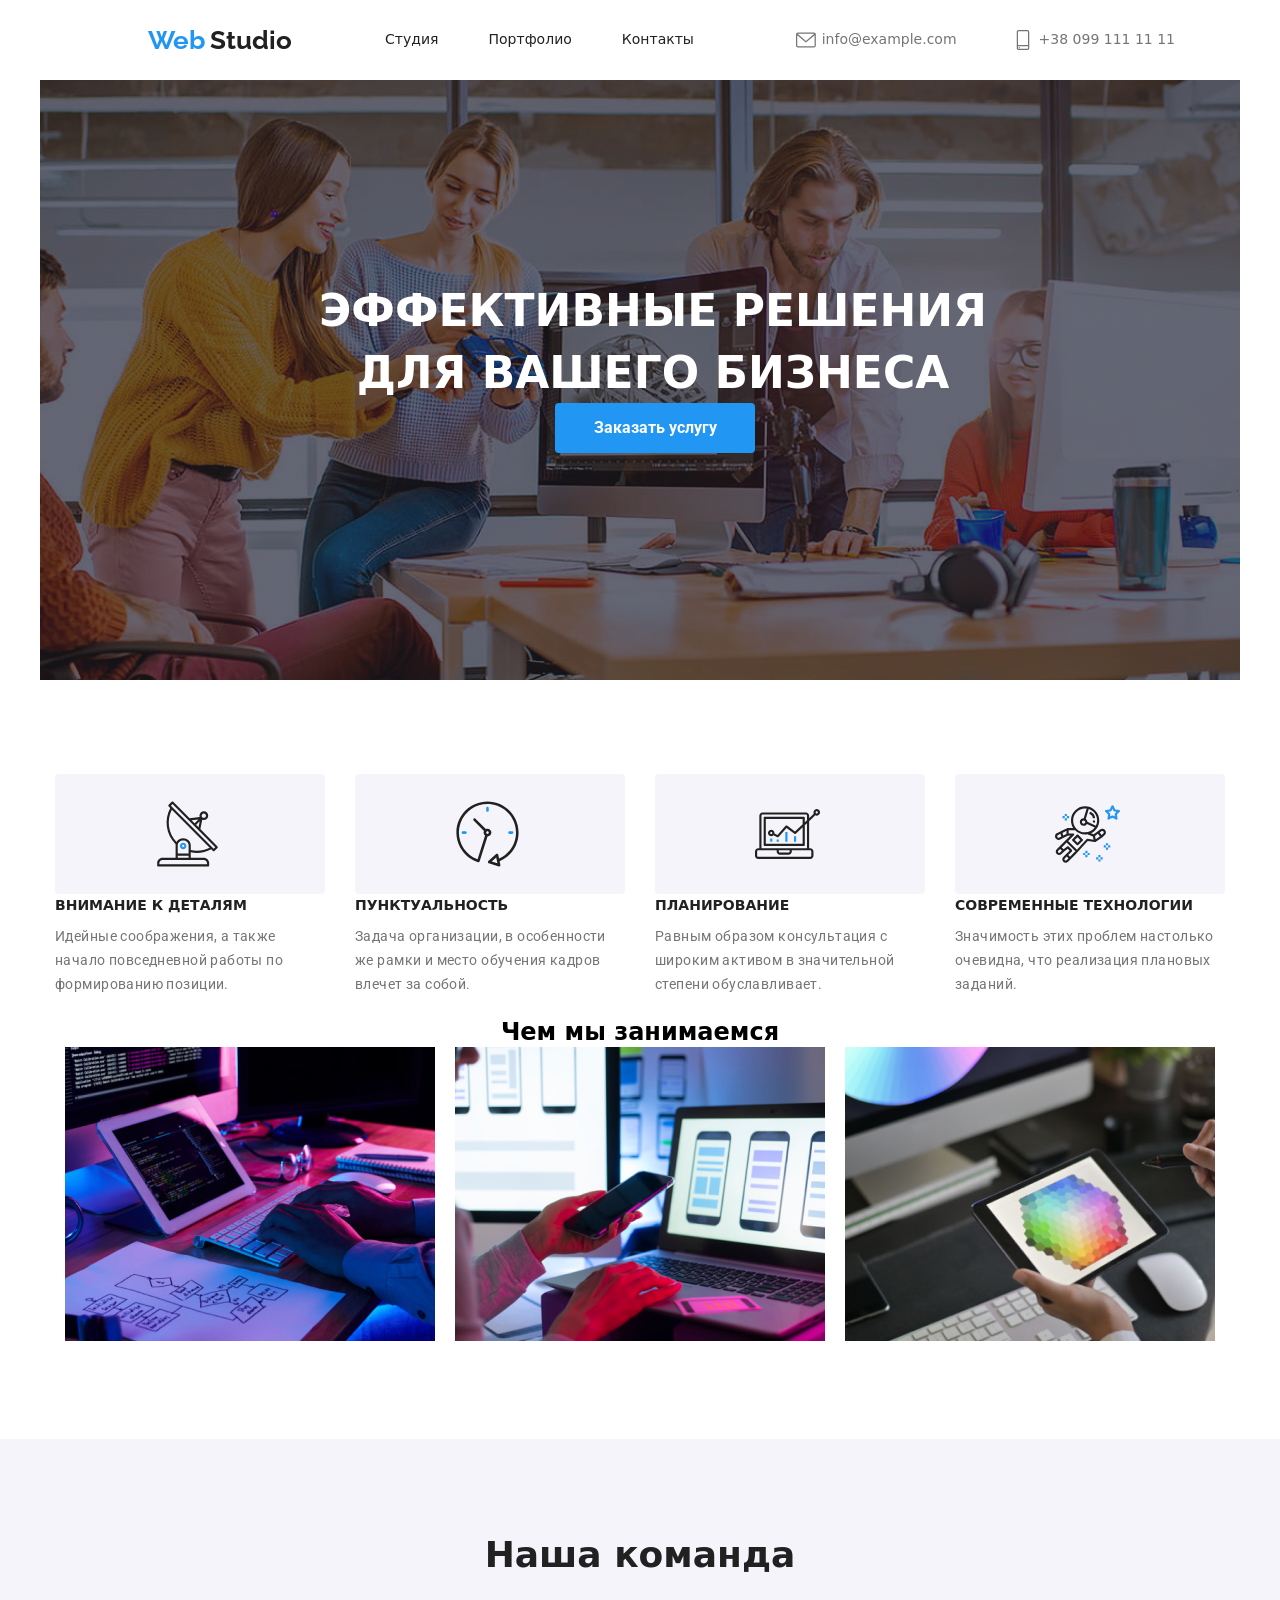
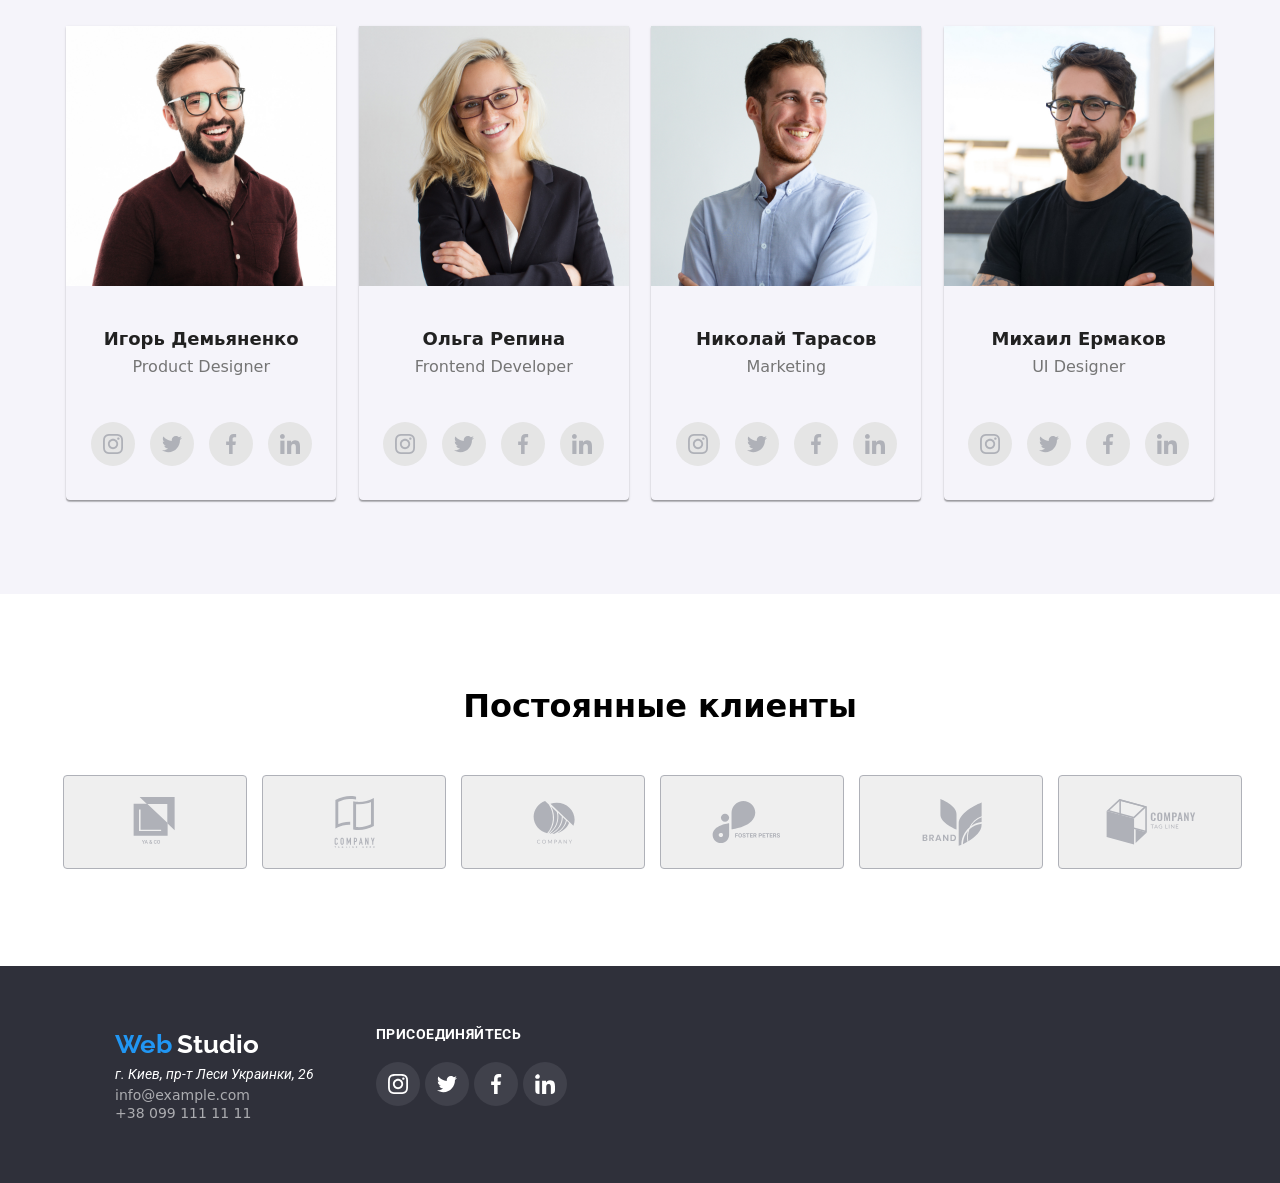
==== index.html @ df604b85 "j" ====
<!DOCTYPE html>
<html lang="ru">

<link rel="stylesheet" href="./main.css">


<head>
    <meta charset="UTF-8">
    <meta name="viewport" content="width=device-width, initial-scale=1.0">
    <title>Document</title>
    <link rel="preconnect" href="https://fonts.gstatic.com">

    <link href="https://fonts.googleapis.com/css2?family=Raleway:wght@700&family=Roboto:wght@400;500;700&display=swap"
        rel="stylesheet" />

    <link rel="stylesheet" href="https://cdnjs.cloudflare.com/ajax/libs/modern-normalize/1.0.0/modern-normalize.min.css"
        integrity="sha512-ISS7cAi1PEhQ8jnbJpJZMd29NlhNj4AWYyLOSp2CE/CsHxTCu+r+t0D2yoJudVrd0/8fTVPUVDzY5Tvli75u/g=="
        crossorigin="anonymous" />
</head>

<body>

    <header>

        <nav>
            <div class="container">
                <div class="site-nav list">
                    <a href=""> <span class="logo-start">Web</span> <span class="logo"> Studio</span></a>

                    <div class="navi-bar"><a href="" class="link">Студия</a></div>
                    <div class="navi-bar"><a href="./portfolio.html" class="link">Портфолио</a></div>
                    <div class="navi-bar"><a href="" class="link">Контакты</a></div>

                    <div class="mobi-mail">
                        <button class="tel-button"><svg class="button-smart">
                                <use href="./imege/symbol-defs.svg#icon-envelope"></use>
                            </svg></button>

                        <div class="last-items"><a class="items" href="mailto:">info@example.com</a></div>


                        <button class="tel-button"><svg class="button-smart">
                                <use href="./imege/symbol-defs.svg#icon-smartphone"></use>
                            </svg></button>
                        <div class="last-items"><a class="items" href="tel:+"> +38 099 111 11 11</a></div>
                    </div>
                </div>
            </div>
        </nav>

    </header>

    <main>
        <div class="container text">
            <section class="overlay">

                <h1 class="hiro-title">
                    ЭФФЕКТИВНЫЕ РЕШЕНИЯ ДЛЯ ВАШЕГО БИЗНЕСА
                </h1>
                <div class="main-hiro ">
                    <button class="button-primery">Заказать услугу </button>
                </div>
            </section>
        </div>


        <section>
            <div class="container">
                <ul class="main-paragraph">
                    <li><a href=""><svg class="rectangle ">
                                <use x="100" y="25" width="65" height="70"
                                    href="./imege/symbol-defs.svg#icon-antenna-1"></use>
                            </svg></a>

                        <h2>ВНИМАНИЕ К ДЕТАЛЯМ </h2>

                        <p width="270" height="75" class="paragraph">
                            Идейные соображения, а также начало повседневной работы по формированию позиции.
                        </p>

                    </li>
                    <li><a href=""><svg class="rectangle ">
                                <use x="100" y="25" width="65" height="70" href="./imege/symbol-defs.svg#icon-clock-1">
                                </use>
                            </svg></a>
                        <h2>
                            ПУНКТУАЛЬНОСТЬ
                        </h2>

                        <p width="270" height="75" class="paragraph">
                            Задача организации, в особенности же рамки и место обучения кадров влечет за собой.
                        </p>
                    </li>

                    <li><a href=""><svg class="rectangle ">
                                <use x="100" y="25" width="65" height="70"
                                    href="./imege/symbol-defs.svg#icon-diagram-1"></use>
                            </svg></a>
                        <h2>
                            ПЛАНИРОВАНИЕ
                        </h2>


                        <p width="270" height="75" class="paragraph">
                            Равным образом консультация с широким активом в значительной степени обуславливает.
                        </p>
                    </li>

                    <li><a href=""><svg class="rectangle ">
                                <use x="100" y="25" width="65" height="70"
                                    href="./imege/symbol-defs.svg#icon-astronaut-1"></use>
                            </svg></a>
                        <h2>
                            СОВРЕМЕННЫЕ ТЕХНОЛОГИИ
                        </h2>


                        <p width="270" height="75" class=" paragraph">
                            Значимость этих проблем настолько очевидна, что реализация плановых заданий.
                        </p>
                    </li>
                </ul>
            </div>
        </section>
        <section>

            <h1 class="lessons">Чем мы занимаемся</h1>
            <div class="container">
                <ul class="affair">
                    <li class="comm"><img src="./imege/Чем_мы_занимаемся_1.png" width="370" height="294" alt=""></li>
                    <li class="comm"><img src="./imege/Чем_мы_занимаемся_2.png" width="370" height="294" alt=""></li>
                    <li class="comm"><img src="./imege/Чем_мы_занимаемся_3.png" width="370" height="294" alt=""></li>
                </ul>
            </div>

        </section>
    </main>
    <section class=" main-boxi">
        <div class="container">
            <h1 class="boxi">
                Наша команда
            </h1>
            <ul class="main-team">
                <li class="main-style">

                    <img src="./imege/Игорь_Демьяненко_1.jpg" width="270" height="260" alt="">
                    <div class="rov">
                        <h3>Игорь Демьяненко</h3>
                        <p class=" team">Product Designer</p>
                    </div>
                    <div class="it-smart">
                        <button class="button"><svg class="button-smart">
                                <use class="wmg" href="./imege/symbol-defs.svg#icon-instagram-2"></use>
                            </svg></button>

                        <button class="button"><svg class="button-smart">
                                <use href="./imege/symbol-defs.svg#icon-twitter-2"></use>
                            </svg></button>

                        <button class="button"><svg class="button-smart">
                                <use href="./imege/symbol-defs.svg#icon-facebook-2"></use>
                            </svg></button>

                        <button class="button"><svg class="button-smart">
                                <use href="./imege/symbol-defs.svg#icon-linkedin-2"></use>
                            </svg></button>
                    </div>

                </li>
                <li class="main-style">
                    <img src="./imege/Ольга_Репина_2.jpg" width="270" height="260" alt="">
                    <div class="rov">
                        <h3>Ольга Репина</h3>
                        <p class=" team">Frontend Developer</p>
                    </div>
                    <div class="it-smart">
                        <button class="button"><svg class="button-smart">
                                <use href="./imege/symbol-defs.svg#icon-instagram-2"></use>
                            </svg></button>

                        <button class="button"><svg class="button-smart">
                                <use href="./imege/symbol-defs.svg#icon-twitter-2"></use>
                            </svg></button>

                        <button class="button"><svg class="button-smart">
                                <use href="./imege/symbol-defs.svg#icon-facebook-2"></use>
                            </svg></button>

                        <button class="button"><svg class="button-smart">
                                <use href="./imege/symbol-defs.svg#icon-linkedin-2"></use>
                            </svg></button>
                    </div>
                </li>
                <li class="main-style">
                    <img src="./imege/Николай_Тарасов_3.jpg" width="270" height="260" alt="">
                    <div class="rov">
                        <h3>Николай Тарасов</h3>
                        <p class=" team">Marketing</p>
                    </div>
                    <div class="it-smart">
                        <button class="button"><svg class="button-smart">
                                <use href="./imege/symbol-defs.svg#icon-instagram-2"></use>
                            </svg></button>

                        <button class="button"><svg class="button-smart">
                                <use href="./imege/symbol-defs.svg#icon-twitter-2"></use>
                            </svg></button>

                        <button class="button"><svg class="button-smart">
                                <use href="./imege/symbol-defs.svg#icon-facebook-2"></use>
                            </svg></button>

                        <button class="button"><svg class="button-smart">
                                <use href="./imege/symbol-defs.svg#icon-linkedin-2"></use>
                            </svg></button>
                    </div>
                </li>
                <li class="main-style">
                    <img src="./imege/Михаил_Ермаков_4.jpg" width="270" height="260" alt="">
                    <div class="rov">
                        <h3>Михаил Ермаков</h3>
                        <p class=" team">UI Designer</p>
                    </div>
                    <div class="it-smart">
                        <button class="button"><svg class="button-smart">
                                <use href="./imege/symbol-defs.svg#icon-instagram-2"></use>
                            </svg></button>

                        <button class="button"><svg class="button-smart">
                                <use href="./imege/symbol-defs.svg#icon-twitter-2"></use>
                            </svg></button>

                        <button class="button"><svg class="button-smart">
                                <use href="./imege/symbol-defs.svg#icon-facebook-2"></use>
                            </svg></button>

                        <button class="button"><svg class="button-smart">
                                <use href="./imege/symbol-defs.svg#icon-linkedin-2"></use>
                            </svg></button>
                    </div>
                </li>
            </ul>
        </div>
    </section>
    <div class="container">
        <ul>
            <li class="clients">
                <h1>Постоянные клиенты</h1>
            </li>
        </ul>


        <ul class="my-lera">

            <li><button class="it-lera"><svg class="lera">
                        <use href="./imege/symbol-defs.svg#icon-Client-1">
                        </use>
                    </svg></button>
            </li>

            <li><button class="it-lera"><svg class="lera">
                        <use href="./imege/symbol-defs.svg#icon-Client-2"></use>
                    </svg></button>
            </li>

            <li><button class="it-lera"><svg class="lera">
                        <use href="./imege/symbol-defs.svg#icon-Client-3"></use>
                    </svg></button>
            </li>

            <li><button class="it-lera"><svg class="lera">
                        <use href="./imege/symbol-defs.svg#icon-Client-4"></use>
                    </svg></button>
            </li>

            <li><button class="it-lera"><svg class="lera">
                        <use href="./imege/symbol-defs.svg#icon-Client-5"></use>
                    </svg></button></li>

            <li> <button class="it-lera"><svg class="lera">
                        <use href="./imege/symbol-defs.svg#icon-Client-6"></use>
                    </svg></button></li>
        </ul>
    </div>
    <section>
        <footer>
            <ul>
                <div class="container">
                    <div class="network">

                        <li>
                            <h1 class="net">ПРИСОЕДИНЯЙТЕСЬ</h1>

                            <button class="my-network"><svg class="button-social">
                                    <use href="./imege/symbol-defs.svg#icon-instagram-1"></use>
                                </svg></button>


                            <button class="my-network"> <svg class="button-social">
                                    <use href="./imege/symbol-defs.svg#icon-twitter-1"></use>
                                </svg></button>

                            <button class="my-network"><svg class="button-social">
                                    <use href="./imege/symbol-defs.svg#icon-facebook-1"></use>
                                </svg></button>

                            <button class="my-network"><svg class="button-social">
                                    <use href="./imege/symbol-defs.svg#icon-linkedin-1"></use>
                                </svg></button>
                    </div>
                    </li>
                    <ul class="mi-network">

                        <a href=""> <span class="logo-start">Web</span> <span class="logo-my"> Studio</span></a>


                        <li class="add">
                            <address>г. Киев, пр-т Леси Украинки, 26</address>
                        </li>
                        <li><a class="mail" href="mailto:">info@example.com</a></li>
                        <li> <a class="mobile" href="tel:+"> +38 099 111 11 11</a></li>
                    </ul>






            </ul>

        </footer>
    </section>
</body>

</html>
---- main.css ----
body{
  
    font-family: Roboto, sans-serif;}
    /*лого шапка logo*/
    .logo-start .logo {
    font-style: 400;
    font-weight: 700;
    font-size: 1.2;
    line-height: 31px;}
    .logo-start{
        color: #2196F3;
        width: 145px;
        height: 31px;
        left: 215px;
        top: 24px;
        
        font-family: Raleway;
        font-style:400;
        font-weight: 700;
        font-size: 26px;
        line-height: 1.4;}
    .logo{
        margin-right: 93px;
        color: #212121;
        width: 145px;
        height: 31px;
        left: 215px;
        top: 24px;
        
        font-family: Raleway;
        font-style: 400;
        font-weight: 700;
        font-size: 26px;
        line-height: 1.4;}

           
    
        .logo-my{
    
        color: #FFFFFF;
    
        width: 145px;
        height: 31px;
        left: 215px;
        top: 24px;
        
        font-family: Raleway;
        font-style: 400;
        font-weight: 700;
        font-size: 26px;
        line-height: 1.4;}
        /*список навигации link*/
        .site-nav{text-align: center;}
          /*КОМАНДЫ*/
    .container {
width: 1200px;
padding-left: 15px;
padding-right: 15px;
margin-left: auto;
margin-right: auto;
}

     .list{
         display: flex;
        margin: 0;
        padding: 0;
        list-style: none; 
    align-items: center;}

    .it-smart{padding-top: 16px;
        padding-bottom: 30px;
        justify-content: center;}

svg path {
fill:inherit;
stroke:inherit;
stroke-width:inherit;

}
       





  .button{
        cursor: pointer;background: #E5E5E5;
color:  #AFB1B8;
padding: 0;
margin-right: 10px;
border: none;
width: 44px; 
height: 44px;  
border-radius: 50%;}

.button:last-child{margin-right: 0px;}

.button:hover{color: #FFFFFF; background: #2196F3; }



.button-smart{fill: #afb1b8;
    
display: flex;
margin-left: auto;
margin-right: auto;
width: 20px;
height: 20px; 
fill: currentColor;}




.tel-button{border: none;background: #FFFFFF;}

.mobi-mail{
 display: flex;
 margin-left: auto;
}
             
        .last-nav{display: flex; }

        .navi-bar{margin-right: 50px;
            display: flex;}
            .navi:last-child{margin: 0px;}
        .link {
            display: flex;
             display: block;
            padding-top: 32px;
            padding-bottom: 32px;
            text-decoration: none;

            color: #212121;
            font-style: 400;
            font-weight: 500;
            font-size: 14px;
            line-height: 1.14;}
               
        .link:hover{
            color: #2196F3;
            font-style: 400;
            font-weight: 500;
            font-size: 14px;
            line-height: 1.14;}
            
         /* Эффективные решения для вашего бизнеса */
    
        .main-hiro{text-align: center;vertical-align:middle}
        

            .text{background: #2F303A;
            background-image:linear-gradient(to bottom, rgba(47, 48, 58, 0.4), rgba(47, 48, 58, 0.4)), url(./imege/Img_Overlay.png);
            background-position: center;;}
            .overlay {justify-content: center;
             width: 1600px;
            height: 600px;
            padding-top: 200px;
         
        }

        

        .hiro-title{
        color: #FFFFFF;
        font-weight: 900;
        font-size: 44px;
        line-height: 1.4;
        text-align: center;
    margin-left: 250px;
        width: 696px;
        
       }

        /* Внимание к деталям,Пунктуальность,Планирование,Современные технологии*/
        h2{
            color: #212121;
            font-style: normal;
            font-weight: 700;
            font-size: 14px;
            line-height: 1.14;}

            .rectangle{width: 270px;height: 120px;
                background: #F5F4FA;
                border-radius: 4px;
                margin-right: 30px;
            }
            .rectangle:nth-last-child{margin-right: 0px;}

            .main-paragraph{display: flex;
           
            text-align:left;
            padding-top: 94px;
            padding-left: 0px;
            ;margin-bottom: 30px;
        }
    
            .paragraph {
width: 270px;height: 75px;

             padding-top: 10px;
            font-family: Roboto;
font-style: normal;
font-weight: normal;
font-size: 14px;
line-height: 24px;
          

letter-spacing: 0.03em;

color: #757575;  }
    /* Чем мы занимаемся, Наша команда */

    .lessons{text-align: center;}
    .affair{
    display: flex;
     padding-left: 0px;
     padding-bottom: 94px; 
    }
    .comm{margin-left: auto;
    margin-right: auto;}

    /* Наша команда имена */
  .rov{padding:30px ;}
.main-style {
  text-align: center;
  margin-left: auto;
  margin-right: auto;
  box-shadow: 0px 1px 3px rgba(0, 0, 0, 0.12), 0px 1px 1px rgba(0, 0, 0, 0.14), 0px 2px 1px rgba(0, 0, 0, 0.2);
  border-radius: 0px 0px 4px 4px;
}
.main-boxi {background: #F5F4FA;
 margin-bottom: 94px;
}


.main-team {
display: flex;
padding-left: 0px;
padding-bottom: 94px;

}

.boxi {padding-top: 94px;
 padding-bottom: 50px;
  font-weight: 264px;
  font-size: 42px;
  display: flex;
  color: #212121;
  font-weight: 700;
  font-size: 36px;
  line-height: 1.2;
  justify-content: center;}

    h3{
    color: #212121;
    
    font-style: 400;
    font-weight: 500;
    font-size: 16px;
    line-height: 19px;}
    
    .team{
        font-style: 400;
        font-weight: 400;
        font-size: 16px;
        line-height: 1.2;
        color: #757575;}
    
    /*мобильный,мыло*/
    .main-nav{
        display: flex;
        text-align: center;}
   

   
    .items:hover{
        
        color: #2196F3;
        font-style: 400;
        font-weight: 500;
        font-size: 14px;
        line-height: 1.14;}
    .items{
        display: block;
        padding-top: 32px;
        padding-bottom: 32px;
        margin-right: 50px;

        color: #757575;
        font-style: 400;
        font-weight: 500;
        font-size: 14px;
        line-height: 1.14;}

        
    
    .mobile, .mail{
       padding-top: 9px;
    color: rgba(255, 255, 255, 0.6);
    font-style: 400;
    font-weight: 400;
    font-size: 14px;
    line-height: 1.7
    text-decoration none; }
    
    /* Все,Веб-сайты,Приложения,Дизайн,Маркетинг*/

        /* заголовки проектов */
        
            h3{
            font-style: 400;
            font-weight: 700;
            font-size: 18px;
            line-height: 2;
            color: #212121;}
            
          
        
.my-network{   
    padding-left: 12px;

    margin-right: 0px;
    margin-left: 0px;
     
     border: none;
    width: 44px; 
    height: 44px; 
     justify-content: center;
border-radius: 50%;
background: #40414b;}



.button-social{
    text-decoration: none;
   
     
        border: none; 
        display: flex;
        color:#FFFFFF;

        height: 20px;
        width: 20px;
    
    border-radius: 4px;}

.network{display: flex;
    text-decoration: none;
     align-items: center;
     padding-left: 301px;
     position: absolute;}

.it-network{margin-bottom: 72px;}

.net{font-family: Roboto;
font-style: normal;
font-weight: bold;
font-size: 14px;
line-height: 16px;
letter-spacing: 0.03em;
text-transform: uppercase;
padding-bottom: 20px;
color: #FFFFFF;
padding-top: 60px;}

.it-neti{margin-top: 93px;}

.my-network:hover{background: #2196F3;}
.mi-network{padding-top: 60px;
    padding-bottom: 60px;
}
.clients{text-align: center;
  
    padding-bottom: 50px;}

.my-lera{ display: flex;
     margin-left: auto;
margin-right: auto;
justify-content: center;
padding-bottom: 94px;
color: lawngreen;}

.it-lera{margin-right: 15px;
border: 1px solid #AFB1B8;
box-sizing: border-box;
border-radius: 4px;
border-radius: 4px; 
color: khaki;}

.it-lera:hover{background: #E5E5E5; color: #2196F3;;
    border: 1px solid #2196F3;}
.lera{
    fill: #AFB1B8;
height: 90px;
width: 170px;


justify-content: center;
display: flex; }
.lera:hover{fill: #2196F3;}

 .mast-last{justify-content: center; padding-left: 0px;
   display: inline-flex;
  display: flex;
   
  flex-wrap: wrap;}
      
 .mast-team {
     display: inline-flex;
     justify-content: center;
     padding-left: 0px;
      display: flex;
      flex-wrap: wrap;
   }

      .last-page img {
     width: 100%;}
    .mi-project{text-align-last: left;
    padding-left: 24px;padding-bottom: 20px;}

.last-page{margin-right: 30px;margin-bottom: 30px;
  justify-content: center;
width: 370px; border: 1px solid #EEEEEE;

box-shadow: 0px 1px 1px rgba(0, 0, 0, 0.12), 0px 4px 4px rgba(0, 0, 0, 0.06), 1px 4px 6px rgba(0, 0, 0, 0.16);}

.last-page:nth-child(3n + 3) {margin-right: 0px;}


.project {
  font-size: 16px;
  line-height: 1.9;
  color: #757575;}

        
                footer{background: #2F303A;}
                

                .background{background: #F5F4FA;}

                ul{list-style: none;}

                .my-address{padding-left: 0;}

                .add{font-family: Roboto;
                    font-style:400;
                    font-weight: 400;
                    font-size: 14px;
                    line-height: 24px;
                    
                    color: #FFFFFF;
                    }
                a {text-decoration: none;} 
                

    .site-nav{margin-left: 93px;}
    .bar{margin-left: auto;margin-right: auto;}
    .header>.container{align-items: center;}
    
    .container-navigation{margin-left: 280px;}
      
    .button-site:hover{ 
        color: #FFFFFF;}
  .button-site{
      
    font-family: Roboto;
    font-style: 400;
     font-weight: 500;
    font-size: 16px;
     line-height: 1.6;
    color: #212121;
     min-width: 73px;
     height: 38px;
      background: #2196F3;
      border-radius: 4px;border: 1px solid transparent;
    margin-left: 8px;}
    .button-primery:hover{color: #212121;}

   

.button-primery{ font-family: Roboto;
    font-style: 400;
     font-weight: 700;
    font-size: 16px;
     line-height: 1.8;
     color:#FFFFFF;
     margin-right: 400px;
     
     min-width: 200px;
     height: 50px;
      background: #2196F3
     ;border-radius: 4px;border: 1px solid transparent;}
     

.ul{margin-left: 0;
 margin-bottom: 0;
padding-left: 0; }
.p{margin-left: 0;margin-bottom: 0;
padding-left: 0;}
.h1,h2,h3{margin-left: 0;margin-bottom: 0;
padding-left: 0;}
a{text-decoration: none;}
*{margin:0;}
.a.span.button{margin: 0;}
.button{background-repeat: 0px;}
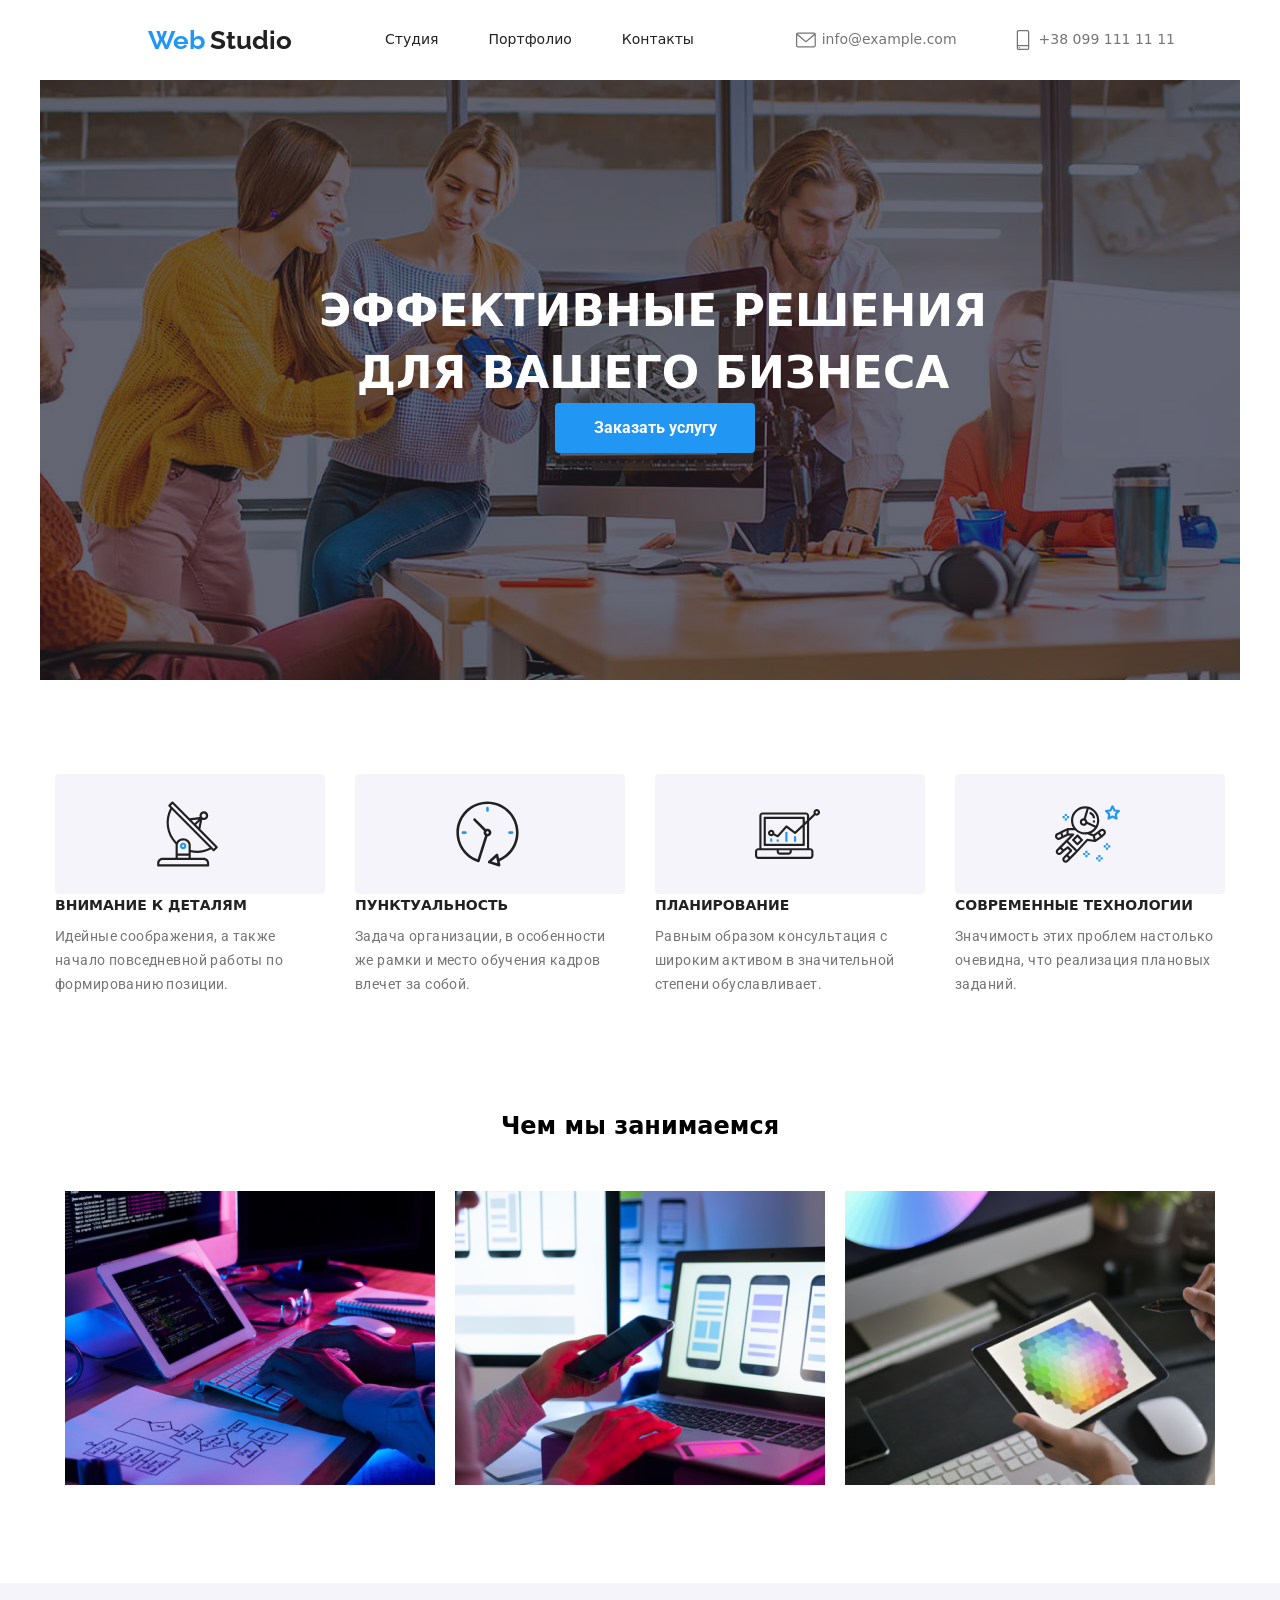
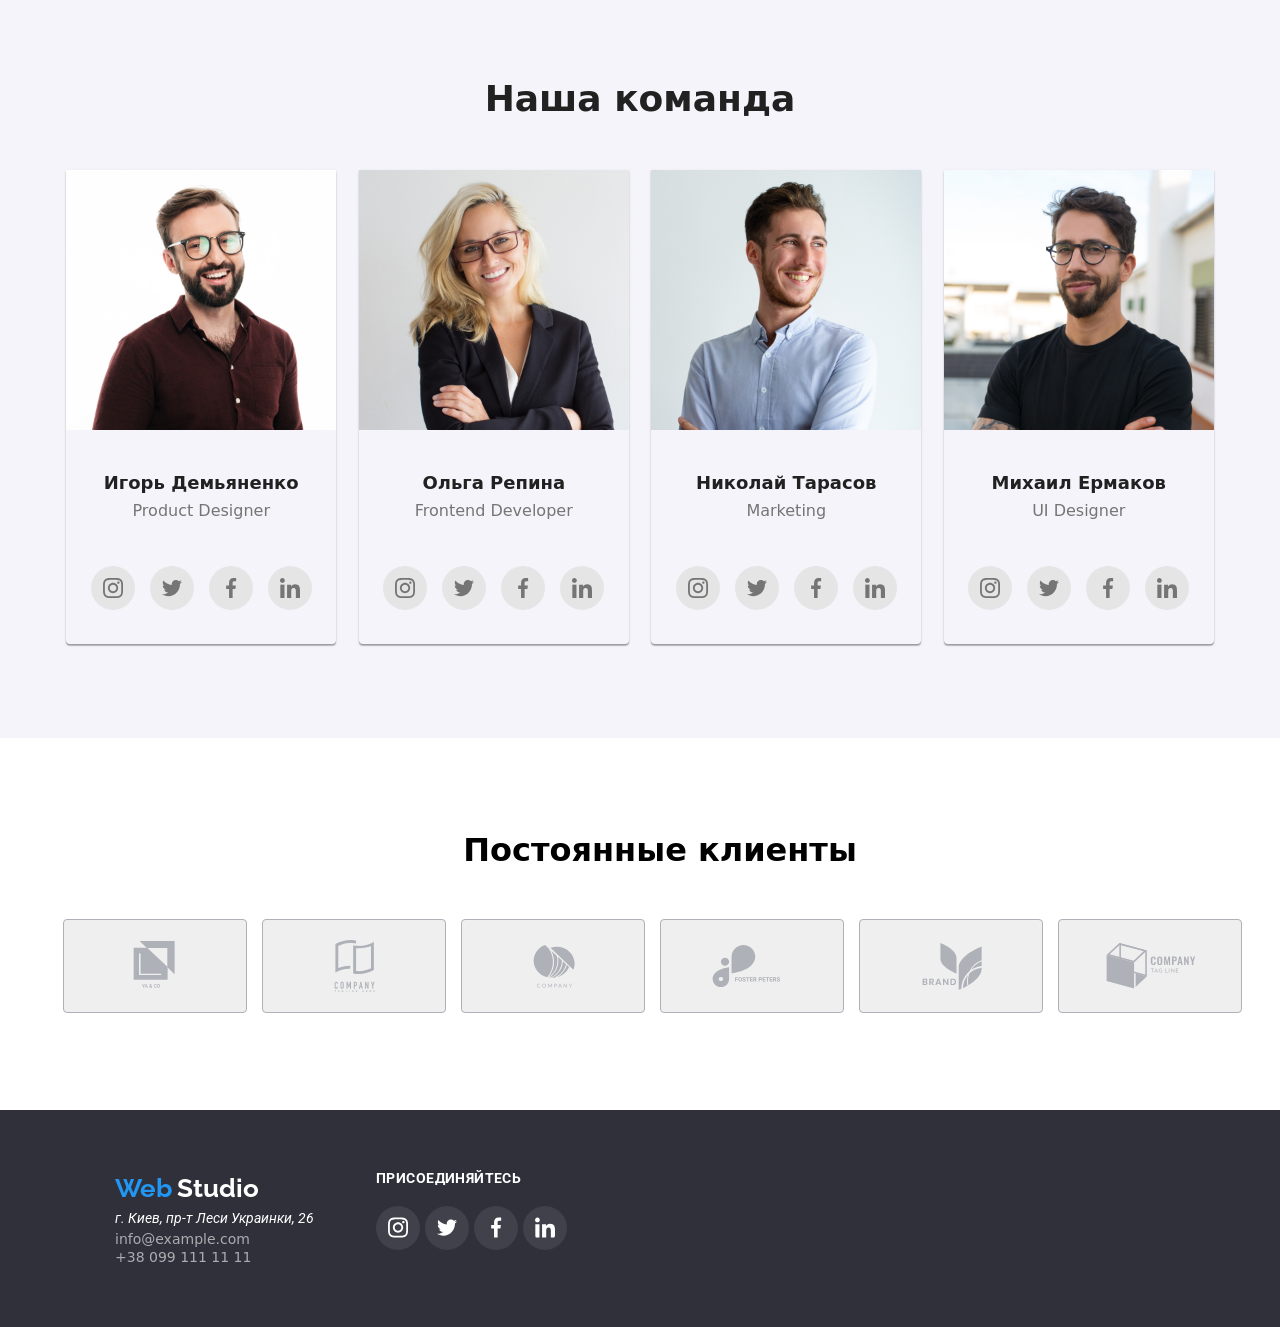
==== commit 823ce20c: "vvr" ====
--- a/index.html
+++ b/index.html
@@ -123,16 +123,17 @@
             </div>
         </section>
         <section>
-
+        <div class="container">
+        <div class="less" >
             <h1 class="lessons">Чем мы занимаемся</h1>
-            <div class="container">
+            
                 <ul class="affair">
                     <li class="comm"><img src="./imege/Чем_мы_занимаемся_1.png" width="370" height="294" alt=""></li>
                     <li class="comm"><img src="./imege/Чем_мы_занимаемся_2.png" width="370" height="294" alt=""></li>
                     <li class="comm"><img src="./imege/Чем_мы_занимаемся_3.png" width="370" height="294" alt=""></li>
                 </ul>
             </div>
-
+        </div>
         </section>
     </main>
     <section class=" main-boxi">
--- a/main.css
+++ b/main.css
@@ -51,6 +51,9 @@
         line-height: 1.4;}
         /*список навигации link*/
         .site-nav{text-align: center;}
+
+        hr{border: 1px solid #ECECEC;}
+
           /*КОМАНДЫ*/
     .container {
 width: 1200px;
@@ -79,12 +82,9 @@
 }
        
 
-
-
-
-
   .button{
-        cursor: pointer;background: #E5E5E5;
+cursor: pointer;
+background: #E5E5E5;
 color:  #AFB1B8;
 padding: 0;
 margin-right: 10px;
@@ -94,18 +94,20 @@
 border-radius: 50%;}
 
 .button:last-child{margin-right: 0px;}
-
-.button:hover{color: #FFFFFF; background: #2196F3; }
-
-
-
-.button-smart{fill: #afb1b8;
+.button:hover{background: #2196F3;}
+
+
+.button-smart:hover{fill: #2196F3;}
+
+.button-smart{color: #757575;
     
 display: flex;
 margin-left: auto;
 margin-right: auto;
 width: 20px;
 height: 20px; 
+
+
 fill: currentColor;}
 
 
@@ -209,8 +211,13 @@
 
 color: #757575;  }
     /* Чем мы занимаемся, Наша команда */
-
-    .lessons{text-align: center;}
+.less{padding-top: 94px;
+
+}
+
+
+    .lessons{text-align: center;
+    padding-bottom: 50px;}
     .affair{
     display: flex;
      padding-left: 0px;
@@ -236,11 +243,12 @@
 .main-team {
 display: flex;
 padding-left: 0px;
+
 padding-bottom: 94px;
-
 }
 
 .boxi {padding-top: 94px;
+    
  padding-bottom: 50px;
   font-weight: 264px;
   font-size: 42px;
@@ -339,7 +347,7 @@
         display: flex;
         color:#FFFFFF;
 
-        height: 20px;
+        height: 23px;
         width: 20px;
     
     border-radius: 4px;}
@@ -416,7 +424,7 @@
       .last-page img {
      width: 100%;}
     .mi-project{text-align-last: left;
-    padding-left: 24px;padding-bottom: 20px;}
+    padding: 24px 20px;}
 
 .last-page{margin-right: 30px;margin-bottom: 30px;
   justify-content: center;
@@ -457,12 +465,15 @@
     .bar{margin-left: auto;margin-right: auto;}
     .header>.container{align-items: center;}
     
-    .container-navigation{margin-left: 280px;}
+    .container-navigation{
+       margin-left: 566px;
+    padding-top: 93px;
+padding-bottom: 50px;}
       
     .button-site:hover{ 
-        color: #FFFFFF;}
+      color: #FFFFFF; background: #2196F3; }
   .button-site{
-      
+      background: #F5F4FA;
     font-family: Roboto;
     font-style: 400;
      font-weight: 500;
@@ -471,7 +482,7 @@
     color: #212121;
      min-width: 73px;
      height: 38px;
-      background: #2196F3;
+      
       border-radius: 4px;border: 1px solid transparent;
     margin-left: 8px;}
     .button-primery:hover{color: #212121;}
@@ -502,4 +513,4 @@
 a{text-decoration: none;}
 *{margin:0;}
 .a.span.button{margin: 0;}
-.button{background-repeat: 0px;}+.button{background-repeat: 0px;}.
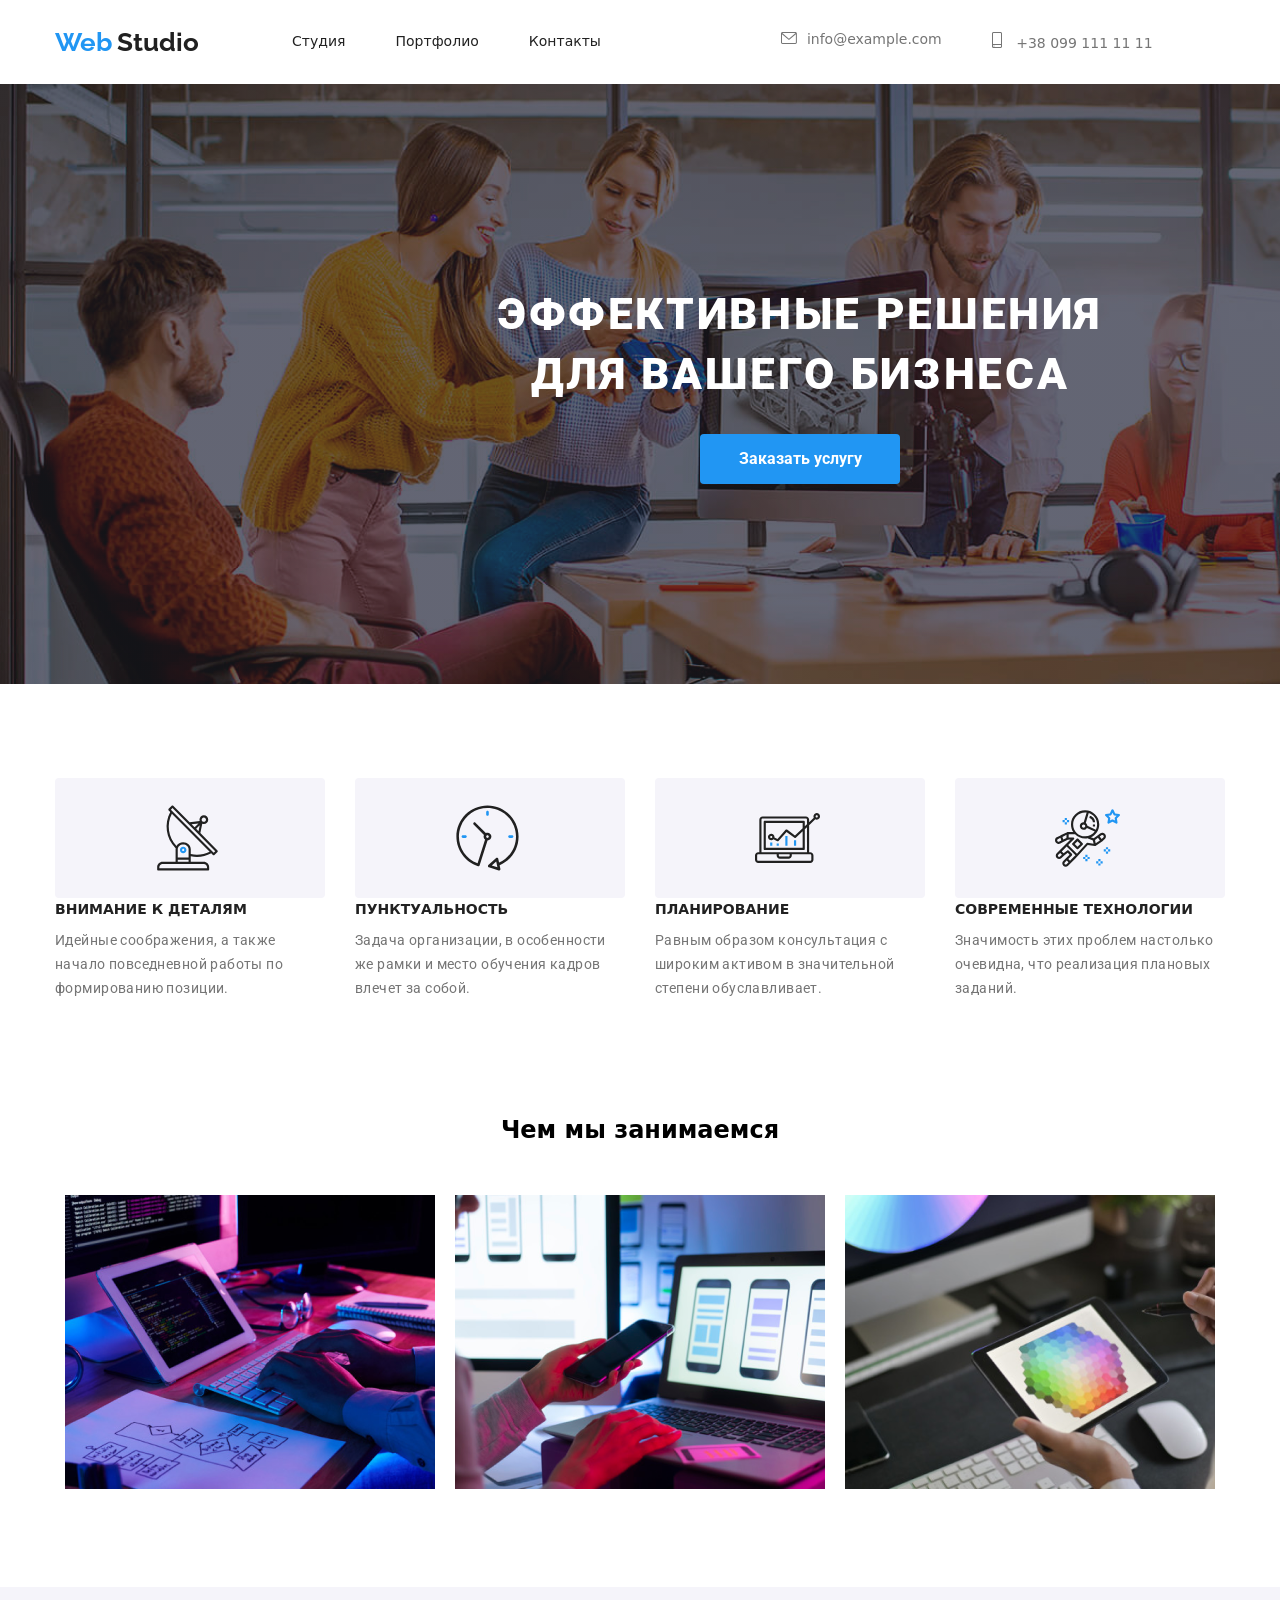
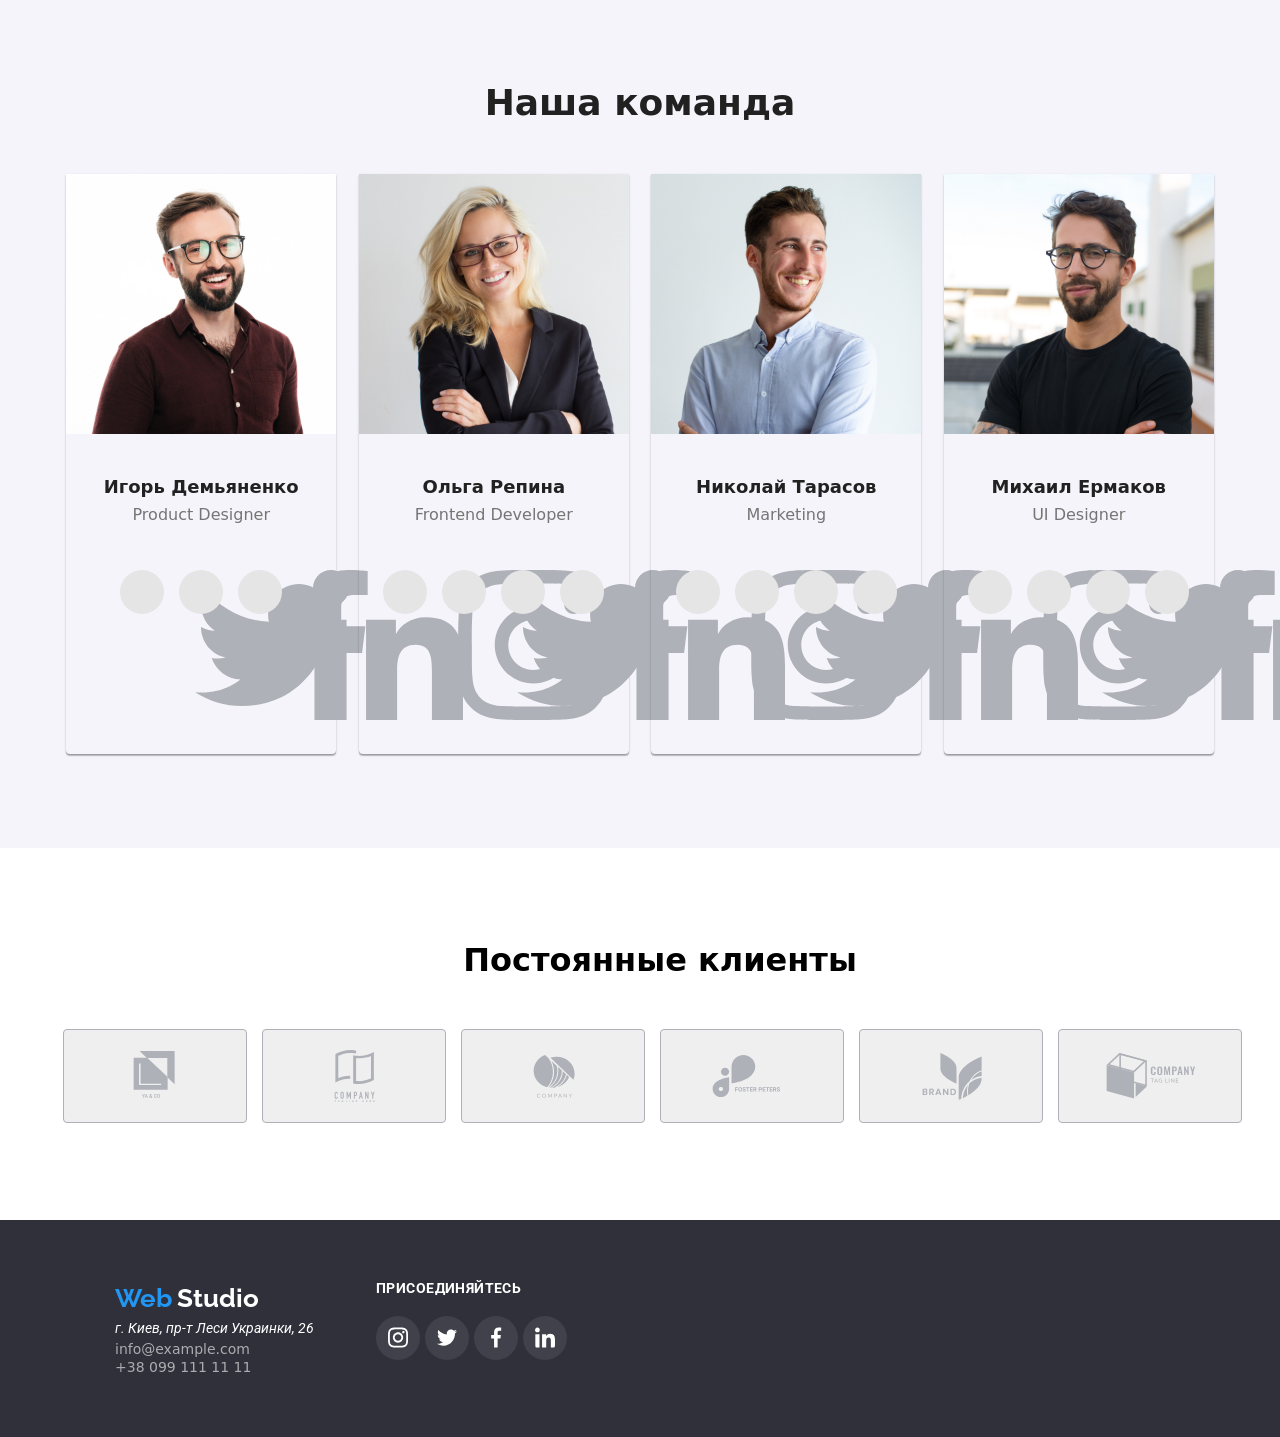
==== commit 4a9d362b: "dfbdf" ====
--- a/index.html
+++ b/index.html
@@ -21,37 +21,42 @@
 <body>
 
     <header>
-
+    
         <nav>
             <div class="container">
                 <div class="site-nav list">
                     <a href=""> <span class="logo-start">Web</span> <span class="logo"> Studio</span></a>
-
+    
                     <div class="navi-bar"><a href="" class="link">Студия</a></div>
                     <div class="navi-bar"><a href="./portfolio.html" class="link">Портфолио</a></div>
                     <div class="navi-bar"><a href="" class="link">Контакты</a></div>
-
-                    <div class="mobi-mail">
-                        <button class="tel-button"><svg class="button-smart">
-                                <use href="./imege/symbol-defs.svg#icon-envelope"></use>
-                            </svg></button>
-
-                        <div class="last-items"><a class="items" href="mailto:">info@example.com</a></div>
-
-
-                        <button class="tel-button"><svg class="button-smart">
-                                <use href="./imege/symbol-defs.svg#icon-smartphone"></use>
-                            </svg></button>
-                        <div class="last-items"><a class="items" href="tel:+"> +38 099 111 11 11</a></div>
-                    </div>
+    
+                    <ul class="mobi-mail">
+    
+    
+                        <li class="last-items">
+                            <a class="items" href="mailto:info@example.com"><svg class="button-smart" width="16px" height="12px" >
+                                    <use href="./imege/symbol-defs.svg#icon-envelope"></use>
+                                </svg>info@example.com
+                            </a>
+                        </li>
+    
+                        <li class="last-items">
+                            <a class="items" href="tel:+38 099 111 11 11"><svg class="button-smart" width="10px" height="16px" >
+                                    <use href="./imege/symbol-defs.svg#icon-smartphone"></use>
+                                </svg> +38 099 111 11 11
+                            </a>
+                        </li>
+    
+                    </ul>
                 </div>
             </div>
         </nav>
-
+    
     </header>
 
     <main>
-        <div class="container text">
+        <div class="text">
             <section class="overlay">
 
                 <h1 class="hiro-title">
@@ -150,9 +155,9 @@
                         <p class=" team">Product Designer</p>
                     </div>
                     <div class="it-smart">
-                        <button class="button"><svg class="button-smart">
-                                <use class="wmg" href="./imege/symbol-defs.svg#icon-instagram-2"></use>
-                            </svg></button>
+                        <a href=""><use href="./imege/symbol-defs.svg#icon-instagram-2"></use>
+                        </svg></button></a>
+                        
 
                         <button class="button"><svg class="button-smart">
                                 <use href="./imege/symbol-defs.svg#icon-twitter-2"></use>
--- a/main.css
+++ b/main.css
@@ -2,6 +2,9 @@
   
     font-family: Roboto, sans-serif;}
     /*лого шапка logo*/
+.site-nav .list{ margin-right: auto;
+    margin-right: auto; margin-left: 0px;}
+
     .logo-start .logo {
     font-style: 400;
     font-weight: 700;
@@ -50,7 +53,9 @@
         font-size: 26px;
         line-height: 1.4;}
         /*список навигации link*/
-        .site-nav{text-align: center;}
+        .site-nav{text-align: center;
+        margin-right: auto;
+    margin-right: auto;}
 
         hr{border: 1px solid #ECECEC;}
 
@@ -94,31 +99,23 @@
 border-radius: 50%;}
 
 .button:last-child{margin-right: 0px;}
-.button:hover{background: #2196F3;}
-
-
-.button-smart:hover{fill: #2196F3;}
-
-.button-smart{color: #757575;
-    
-display: flex;
-margin-left: auto;
-margin-right: auto;
-width: 20px;
-height: 20px; 
-
-
+
+
+
+.button-smart{
+margin-right: 10px;
 fill: currentColor;}
 
 
 
 
-.tel-button{border: none;background: #FFFFFF;}
+.tel-button{border: none;
+    background: #FFFFFF;}
 
 .mobi-mail{
  display: flex;
- margin-left: auto;
-}
+ text-align: center;
+margin-left: 90px;}
              
         .last-nav{display: flex; }
 
@@ -147,28 +144,44 @@
             
          /* Эффективные решения для вашего бизнеса */
     
-        .main-hiro{text-align: center;vertical-align:middle}
+        .main-hiro{text-align: center;vertical-align:middle;margin-left: auto;
+        margin-right: auto;}
         
 
             .text{background: #2F303A;
-            background-image:linear-gradient(to bottom, rgba(47, 48, 58, 0.4), rgba(47, 48, 58, 0.4)), url(./imege/Img_Overlay.png);
-            background-position: center;;}
-            .overlay {justify-content: center;
-             width: 1600px;
-            height: 600px;
+            background-image:linear-gradient(to bottom, rgba(47, 48, 58, 0.4),rgba(47, 48, 58, 0.4)),
+             url(./imege/Img_Overlay.png);
+            background-position: center;
+       margin-right: auto;
+                margin-left: auto;
+      width: 1600px;
+    height: 600px;}
+            .overlay {margin-right: auto;
+                margin-left: auto;
+            
+            
             padding-top: 200px;
          
         }
 
-        
+       
 
         .hiro-title{
-        color: #FFFFFF;
-        font-weight: 900;
-        font-size: 44px;
-        line-height: 1.4;
-        text-align: center;
-    margin-left: 250px;
+            padding-bottom: 30px;
+            margin-left: auto;
+            margin-right: auto;
+            font-family: Roboto;
+font-style: normal;
+font-weight: 900;
+font-size: 44px;
+line-height: 60px;
+/* or 136% */
+
+text-align: center;
+letter-spacing: 0.06em;
+text-transform: uppercase;
+
+color: #FFFFFF;
         width: 696px;
         
        }
@@ -266,6 +279,7 @@
     font-weight: 500;
     font-size: 16px;
     line-height: 19px;}
+    .last-items{text-align: right;}
     
     .team{
         font-style: 400;
@@ -279,20 +293,17 @@
         display: flex;
         text-align: center;}
    
-
-   
-    .items:hover{
-        
-        color: #2196F3;
-        font-style: 400;
-        font-weight: 500;
-        font-size: 14px;
-        line-height: 1.14;}
+.items:hover{ color:  #2196F3;}
+
+.items:nth-last-child{margin-right: 0px;}
+  
     .items{
+        
         display: block;
         padding-top: 32px;
         padding-bottom: 32px;
         margin-right: 50px;
+      
 
         color: #757575;
         font-style: 400;
@@ -300,10 +311,10 @@
         font-size: 14px;
         line-height: 1.14;}
 
-        
-    
+
+
     .mobile, .mail{
-       padding-top: 9px;
+    padding-top: 9px;
     color: rgba(255, 255, 255, 0.6);
     font-style: 400;
     font-weight: 400;
@@ -461,7 +472,6 @@
                 a {text-decoration: none;} 
                 
 
-    .site-nav{margin-left: 93px;}
     .bar{margin-left: auto;margin-right: auto;}
     .header>.container{align-items: center;}
     
@@ -495,7 +505,7 @@
     font-size: 16px;
      line-height: 1.8;
      color:#FFFFFF;
-     margin-right: 400px;
+   
      
      min-width: 200px;
      height: 50px;
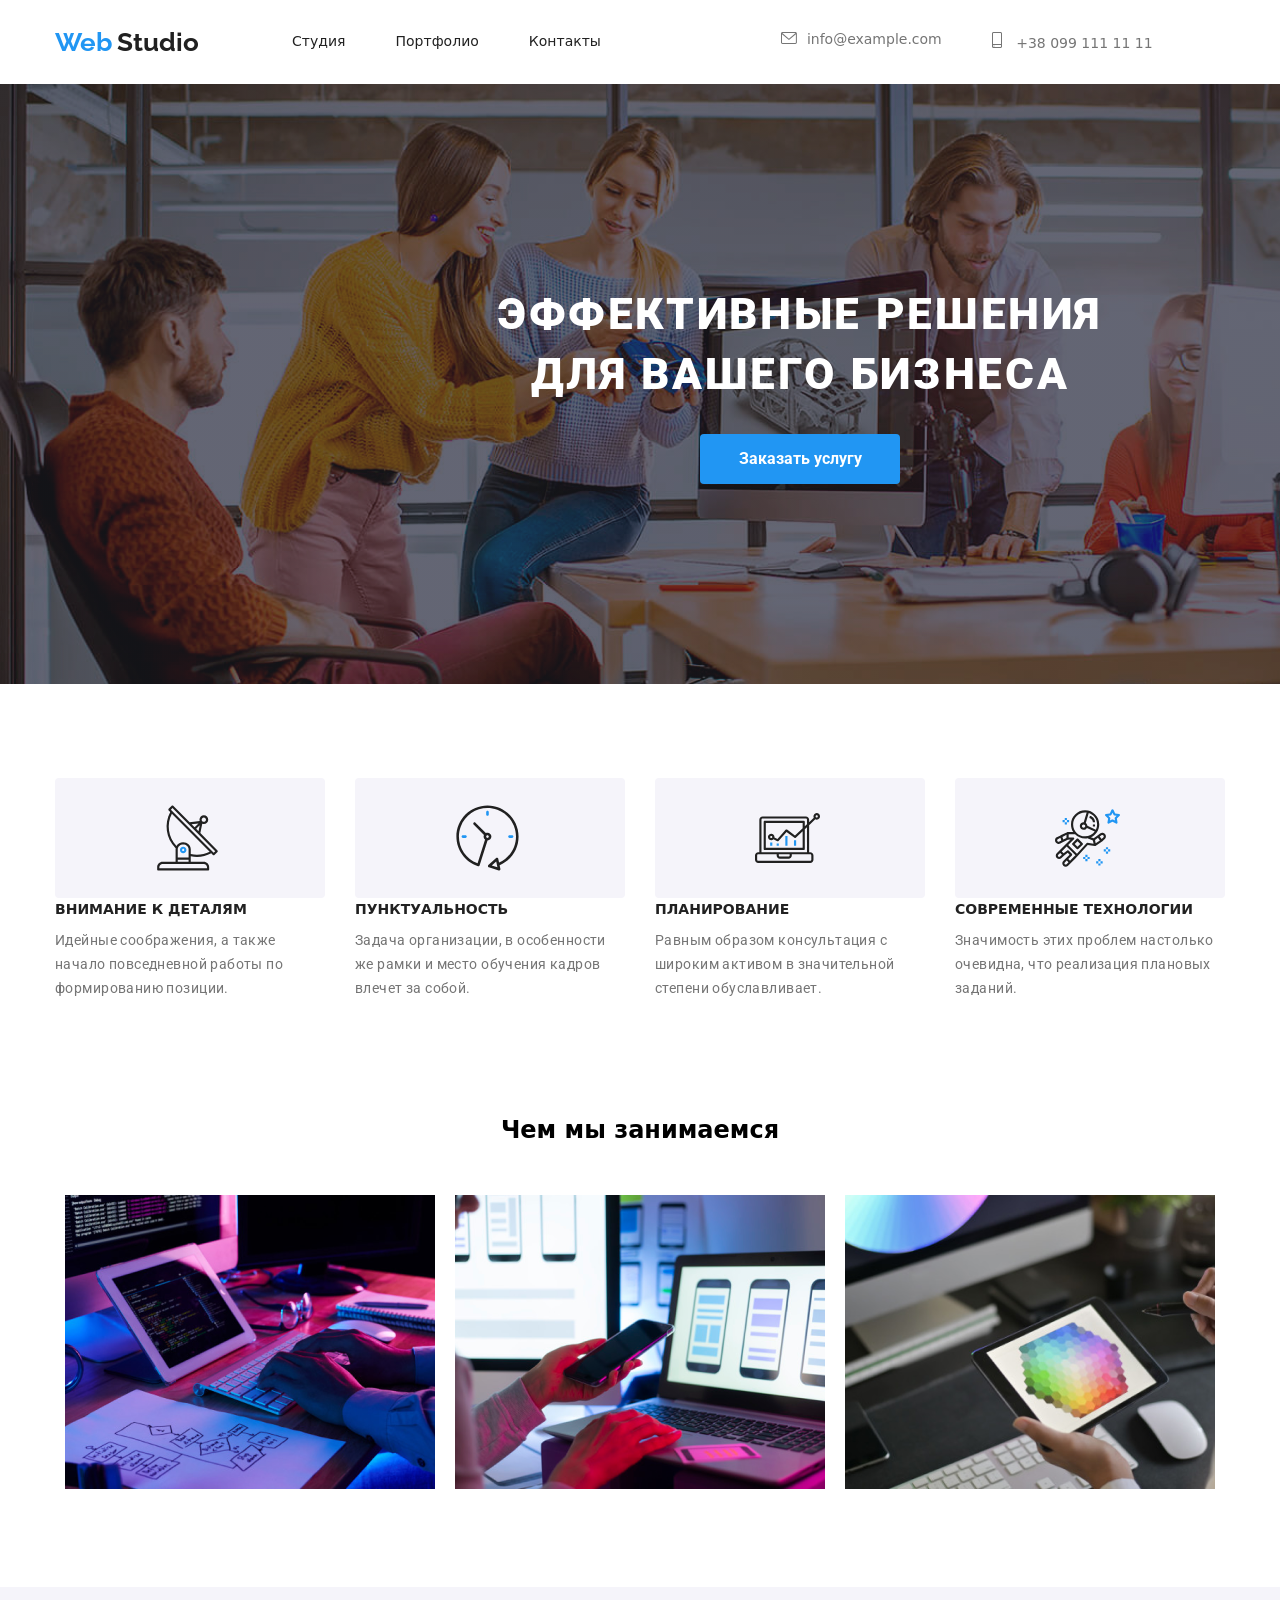
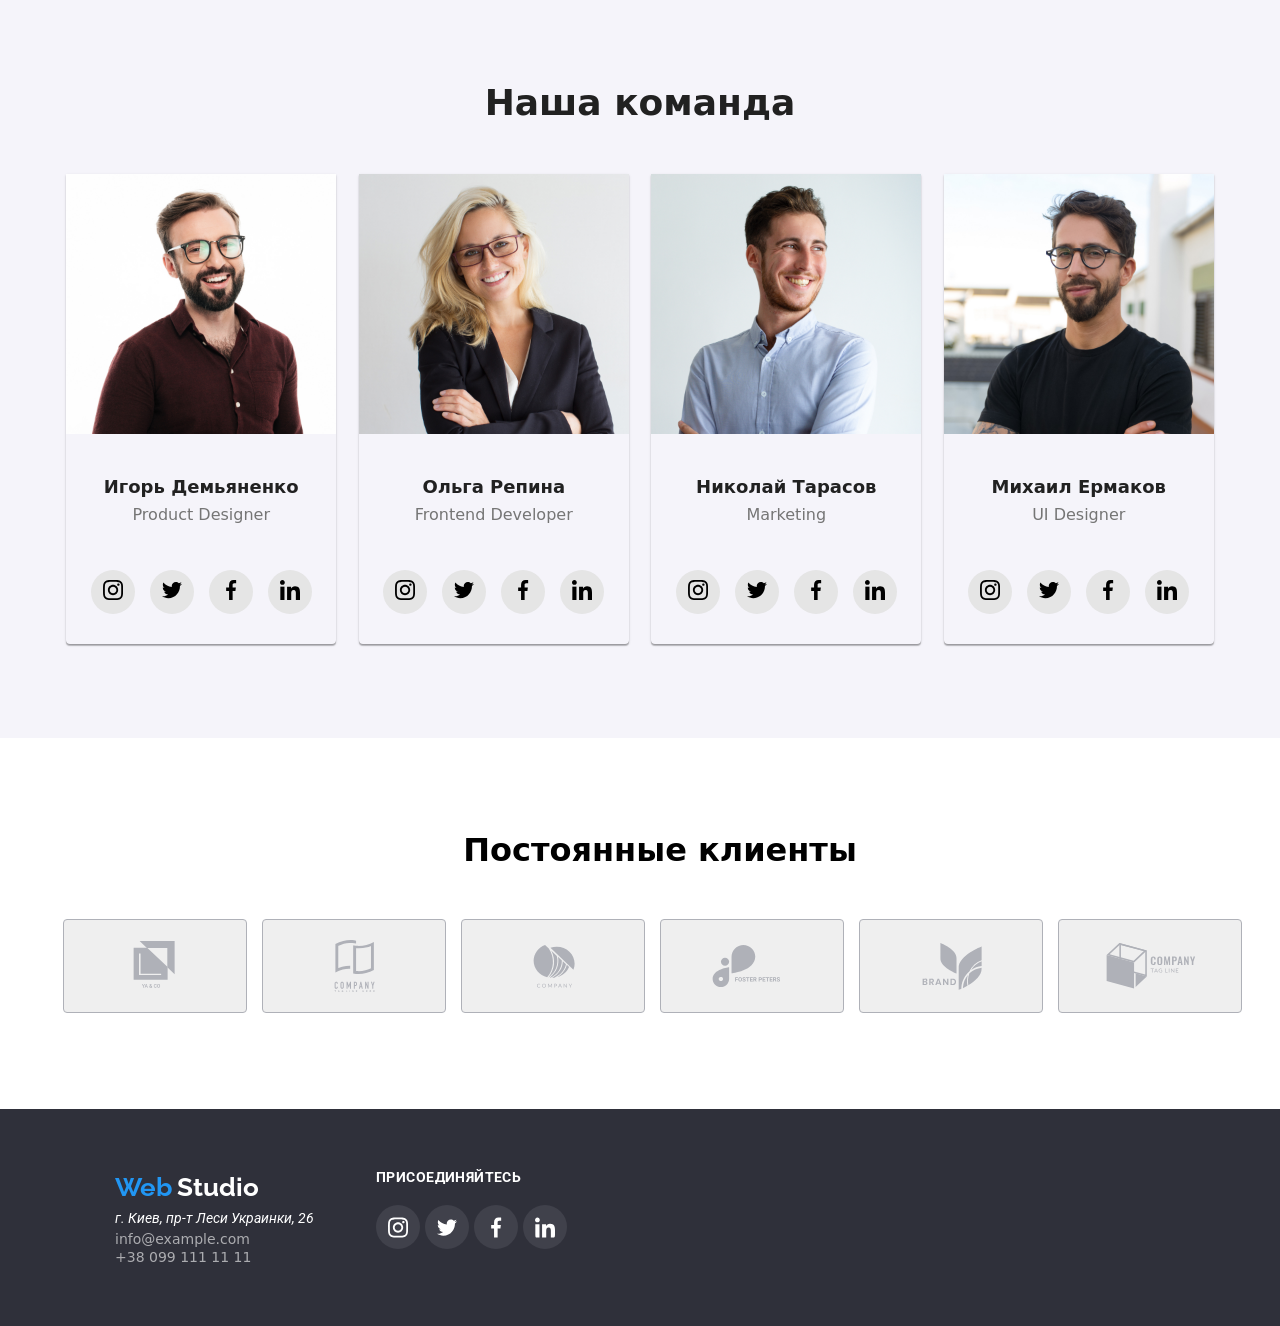
==== commit c0ce2b9f: "cdvsd" ====
--- a/index.html
+++ b/index.html
@@ -155,19 +155,19 @@
                         <p class=" team">Product Designer</p>
                     </div>
                     <div class="it-smart">
-                        <a href=""><use href="./imege/symbol-defs.svg#icon-instagram-2"></use>
-                        </svg></button></a>
-                        
-
-                        <button class="button"><svg class="button-smart">
+                    <button class="button"><svg class="smart" width="20px" height="20px">
+                            <use href="./imege/symbol-defs.svg#icon-instagram-2"></use>
+                        </svg></button>
+
+                        <button class="button"><svg class="smart" width="20px" height="20px">
                                 <use href="./imege/symbol-defs.svg#icon-twitter-2"></use>
                             </svg></button>
 
-                        <button class="button"><svg class="button-smart">
+                        <button class="button"><svg class="smart" width="20px" height="20px">
                                 <use href="./imege/symbol-defs.svg#icon-facebook-2"></use>
                             </svg></button>
 
-                        <button class="button"><svg class="button-smart">
+                        <button class="button"><svg class="smart" width="20px" height="20px">
                                 <use href="./imege/symbol-defs.svg#icon-linkedin-2"></use>
                             </svg></button>
                     </div>
@@ -180,19 +180,19 @@
                         <p class=" team">Frontend Developer</p>
                     </div>
                     <div class="it-smart">
-                        <button class="button"><svg class="button-smart">
+                        <button class="button"><svg class="smart" width="20px" height="20px">
                                 <use href="./imege/symbol-defs.svg#icon-instagram-2"></use>
                             </svg></button>
 
-                        <button class="button"><svg class="button-smart">
+                        <button class="button"><svg class="smart"width="20px" height="20px">
                                 <use href="./imege/symbol-defs.svg#icon-twitter-2"></use>
                             </svg></button>
 
-                        <button class="button"><svg class="button-smart">
+                        <button class="button"><svg class="smart"width="20px" height="20px">
                                 <use href="./imege/symbol-defs.svg#icon-facebook-2"></use>
                             </svg></button>
 
-                        <button class="button"><svg class="button-smart">
+                        <button class="button"><svg class="smart"width="20px" height="20px">
                                 <use href="./imege/symbol-defs.svg#icon-linkedin-2"></use>
                             </svg></button>
                     </div>
@@ -204,19 +204,19 @@
                         <p class=" team">Marketing</p>
                     </div>
                     <div class="it-smart">
-                        <button class="button"><svg class="button-smart">
+                        <button class="button"><svg class="smart"width="20px" height="20px">
                                 <use href="./imege/symbol-defs.svg#icon-instagram-2"></use>
                             </svg></button>
 
-                        <button class="button"><svg class="button-smart">
+                        <button class="button"><svg class="smart"width="20px" height="20px">
                                 <use href="./imege/symbol-defs.svg#icon-twitter-2"></use>
                             </svg></button>
 
-                        <button class="button"><svg class="button-smart">
+                        <button class="button"><svg class="smart"width="20px" height="20px">
                                 <use href="./imege/symbol-defs.svg#icon-facebook-2"></use>
                             </svg></button>
 
-                        <button class="button"><svg class="button-smart">
+                        <button class="button"><svg class="smart" width="20px" height="20px"width="20px" height="20px">
                                 <use href="./imege/symbol-defs.svg#icon-linkedin-2"></use>
                             </svg></button>
                     </div>
@@ -228,19 +228,19 @@
                         <p class=" team">UI Designer</p>
                     </div>
                     <div class="it-smart">
-                        <button class="button"><svg class="button-smart">
+                        <button class="button"><svg class="smart"width="20px" height="20px">
                                 <use href="./imege/symbol-defs.svg#icon-instagram-2"></use>
                             </svg></button>
 
-                        <button class="button"><svg class="button-smart">
+                        <button class="button"><svg class="smart"width="20px" height="20px">
                                 <use href="./imege/symbol-defs.svg#icon-twitter-2"></use>
                             </svg></button>
 
-                        <button class="button"><svg class="button-smart">
+                        <button class="button"><svg class="smart"width="20px" height="20px">
                                 <use href="./imege/symbol-defs.svg#icon-facebook-2"></use>
                             </svg></button>
 
-                        <button class="button"><svg class="button-smart">
+                        <button class="button"><svg class="smart"width="20px" height="20px">
                                 <use href="./imege/symbol-defs.svg#icon-linkedin-2"></use>
                             </svg></button>
                     </div>
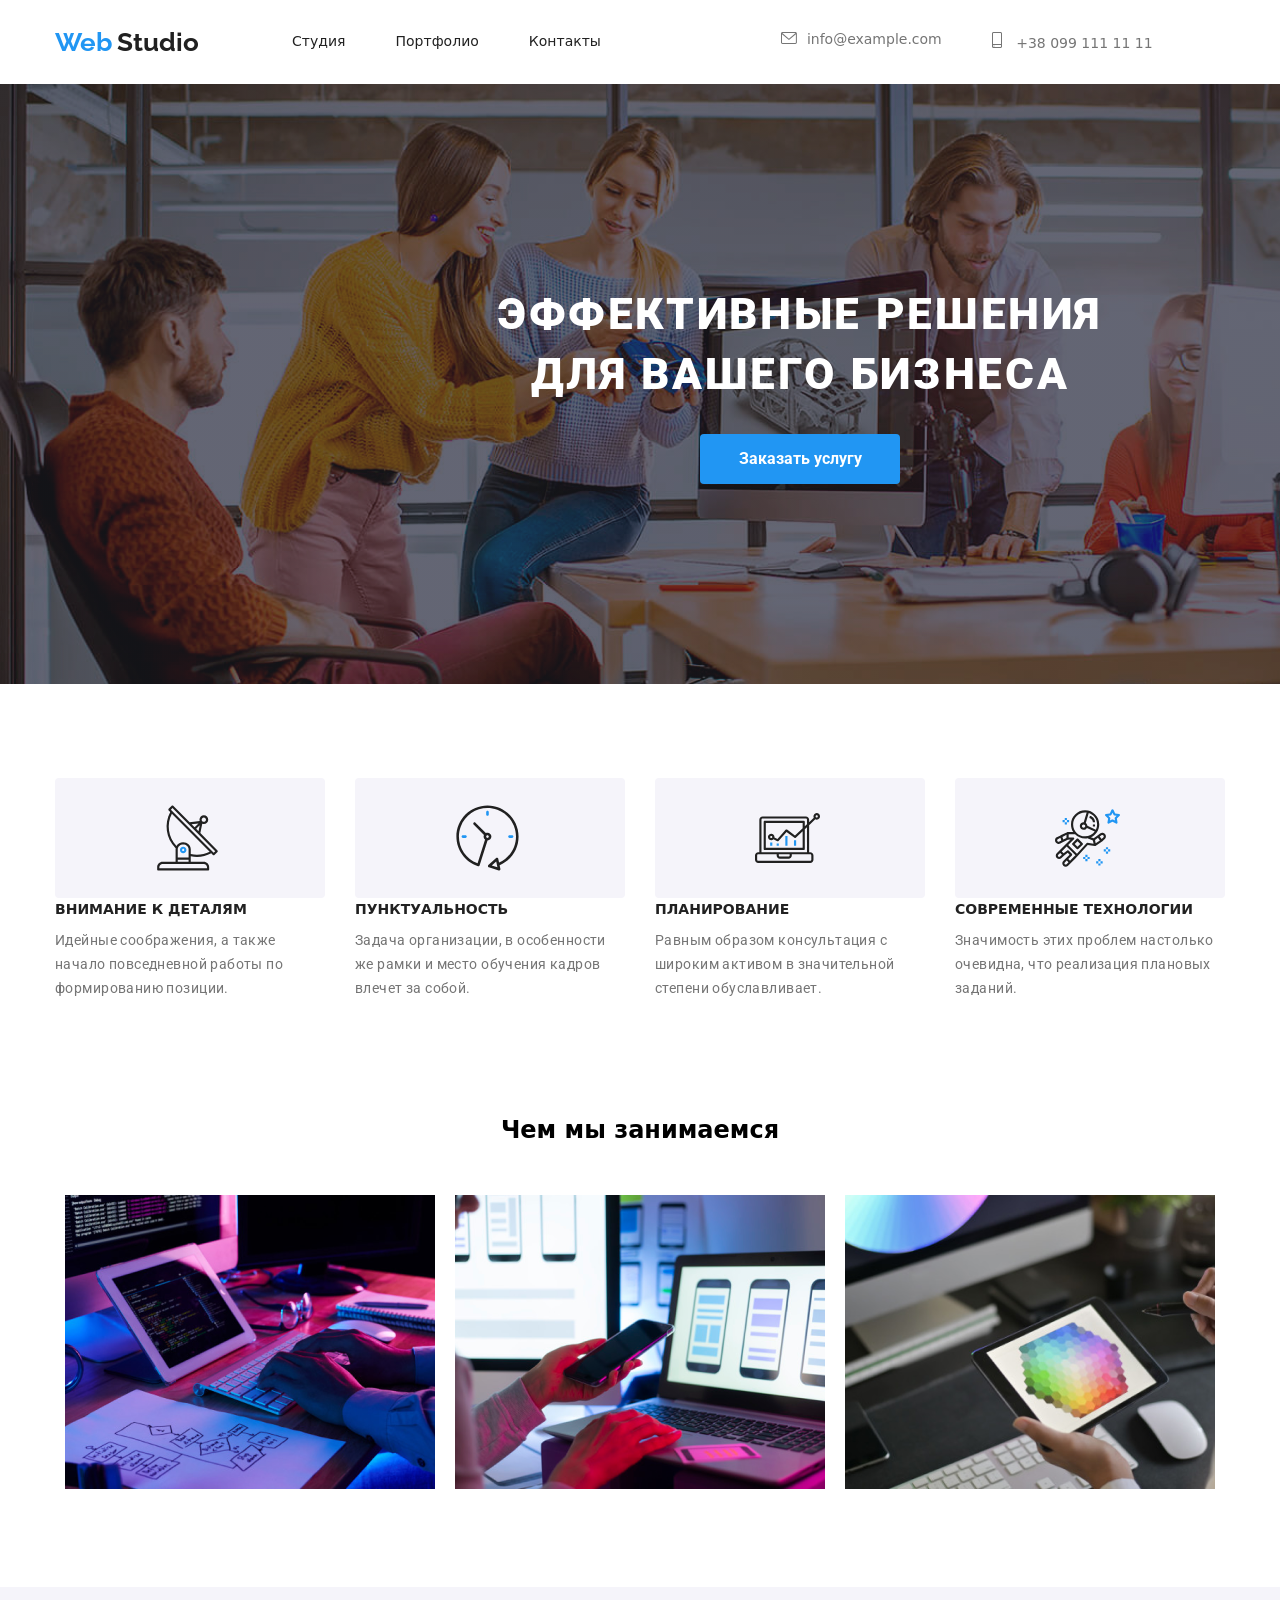
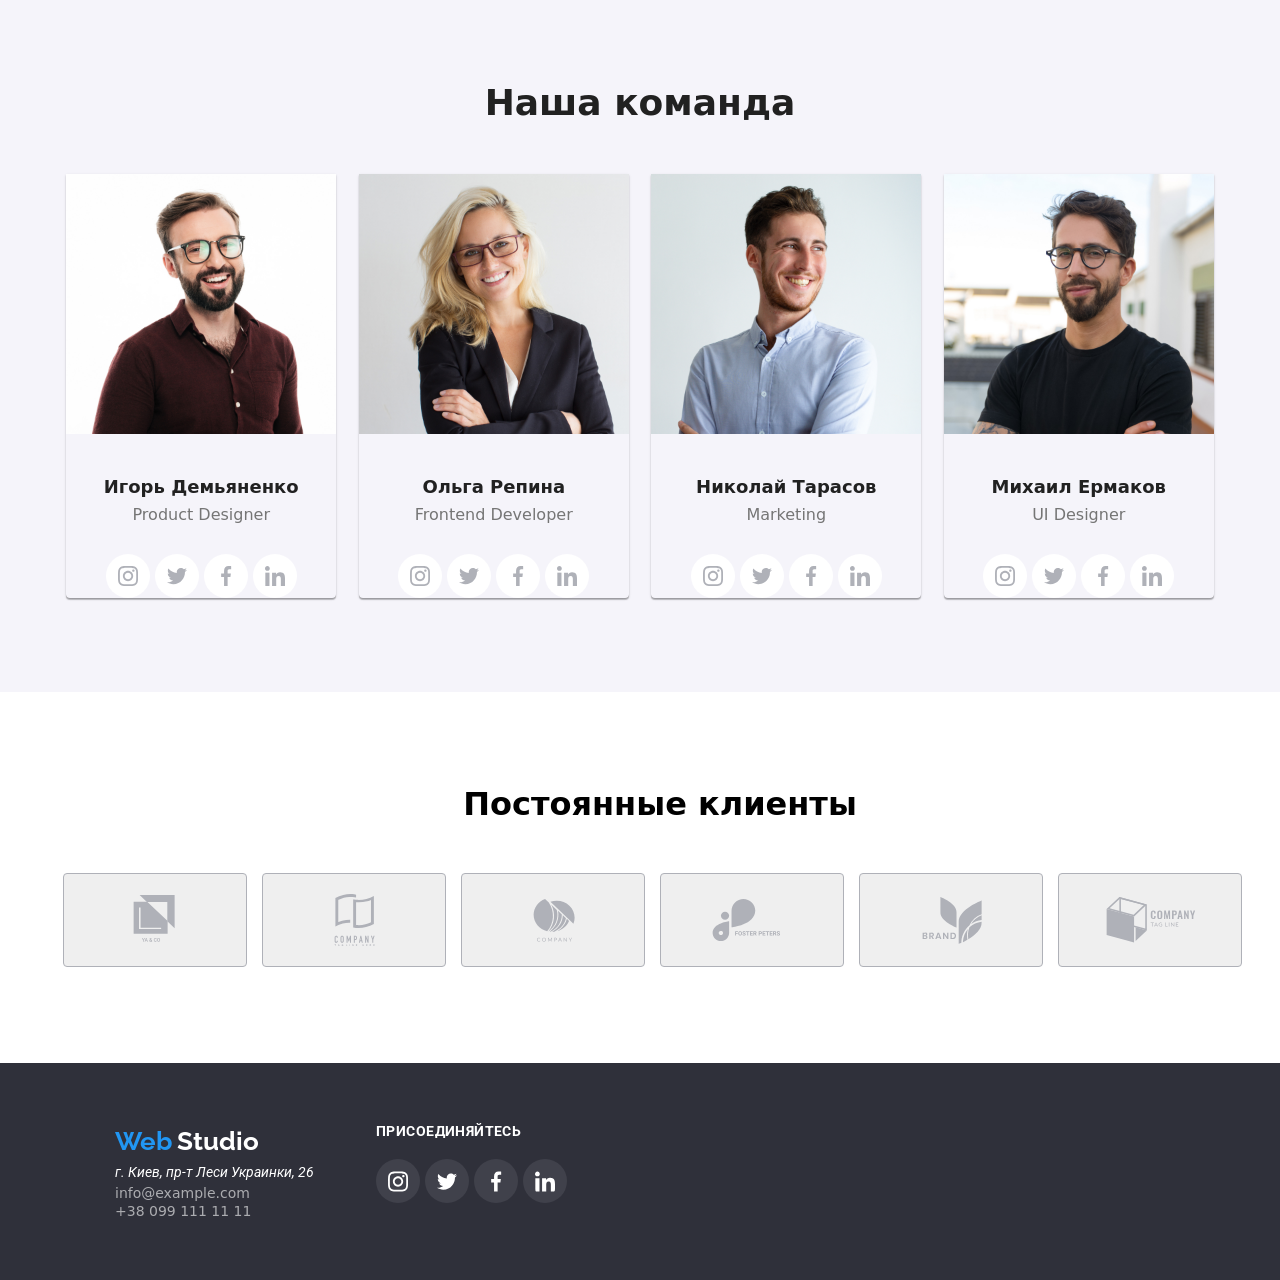
==== commit 52fd3fb8: "rgbr" ====
--- a/index.html
+++ b/index.html
@@ -153,48 +153,49 @@
                     <div class="rov">
                         <h3>Игорь Демьяненко</h3>
                         <p class=" team">Product Designer</p>
-                    </div>
-                    <div class="it-smart">
-                    <button class="button"><svg class="smart" width="20px" height="20px">
-                            <use href="./imege/symbol-defs.svg#icon-instagram-2"></use>
-                        </svg></button>
-
-                        <button class="button"><svg class="smart" width="20px" height="20px">
+                      
+                    </div>
+                    <div class="iti">
+                        <a href="" class="smart-link"><svg class="smart-icon"  width="20px" height="20px" >
+                                <use href="./imege/symbol-defs.svg#icon-instagram-2"></use>
+                            </svg></a>
+                    
+                        <a href="" class="smart-link"><svg class="smart-icon"  width="20px" height="20px">
                                 <use href="./imege/symbol-defs.svg#icon-twitter-2"></use>
-                            </svg></button>
-
-                        <button class="button"><svg class="smart" width="20px" height="20px">
+                            </svg></a>
+                    
+                        <a href="" class="smart-link"><svg class="smart-icon" width="20px" height="20px">
                                 <use href="./imege/symbol-defs.svg#icon-facebook-2"></use>
-                            </svg></button>
-
-                        <button class="button"><svg class="smart" width="20px" height="20px">
+                            </svg></a>
+                    
+                        <a href="" class="smart-link"><svg class="smart-icon" width="20px" height="20px">
                                 <use href="./imege/symbol-defs.svg#icon-linkedin-2"></use>
-                            </svg></button>
-                    </div>
-
-                </li>
+                            </svg></a>
+                    
+                        </div>
                 <li class="main-style">
                     <img src="./imege/Ольга_Репина_2.jpg" width="270" height="260" alt="">
                     <div class="rov">
                         <h3>Ольга Репина</h3>
                         <p class=" team">Frontend Developer</p>
                     </div>
-                    <div class="it-smart">
-                        <button class="button"><svg class="smart" width="20px" height="20px">
+                    <div class="iti">
+                        <a href="" class="smart-link"><svg class="smart-icon" width="20px" height="20px">
                                 <use href="./imege/symbol-defs.svg#icon-instagram-2"></use>
-                            </svg></button>
-
-                        <button class="button"><svg class="smart"width="20px" height="20px">
+                            </svg></a>
+                    
+                        <a href="" class="smart-link"><svg class="smart-icon" width="20px" height="20px">
                                 <use href="./imege/symbol-defs.svg#icon-twitter-2"></use>
-                            </svg></button>
-
-                        <button class="button"><svg class="smart"width="20px" height="20px">
+                            </svg></a>
+                    
+                        <a href="" class="smart-link"><svg class="smart-icon" width="20px" height="20px">
                                 <use href="./imege/symbol-defs.svg#icon-facebook-2"></use>
-                            </svg></button>
-
-                        <button class="button"><svg class="smart"width="20px" height="20px">
+                            </svg></a>
+                    
+                        <a href="" class="smart-link"><svg class="smart-icon" width="20px" height="20px">
                                 <use href="./imege/symbol-defs.svg#icon-linkedin-2"></use>
-                            </svg></button>
+                            </svg></a>
+                    
                     </div>
                 </li>
                 <li class="main-style">
@@ -203,22 +204,23 @@
                         <h3>Николай Тарасов</h3>
                         <p class=" team">Marketing</p>
                     </div>
-                    <div class="it-smart">
-                        <button class="button"><svg class="smart"width="20px" height="20px">
+                    <div class="iti">
+                        <a href="" class="smart-link"><svg class="smart-icon" width="20px" height="20px">
                                 <use href="./imege/symbol-defs.svg#icon-instagram-2"></use>
-                            </svg></button>
-
-                        <button class="button"><svg class="smart"width="20px" height="20px">
+                            </svg></a>
+                    
+                        <a href="" class="smart-link"><svg class="smart-icon" width="20px" height="20px">
                                 <use href="./imege/symbol-defs.svg#icon-twitter-2"></use>
-                            </svg></button>
-
-                        <button class="button"><svg class="smart"width="20px" height="20px">
+                            </svg></a>
+                    
+                        <a href="" class="smart-link"><svg class="smart-icon" width="20px" height="20px">
                                 <use href="./imege/symbol-defs.svg#icon-facebook-2"></use>
-                            </svg></button>
-
-                        <button class="button"><svg class="smart" width="20px" height="20px"width="20px" height="20px">
+                            </svg></a>
+                    
+                        <a href="" class="smart-link"><svg class="smart-icon" width="20px" height="20px">
                                 <use href="./imege/symbol-defs.svg#icon-linkedin-2"></use>
-                            </svg></button>
+                            </svg></a>
+                    
                     </div>
                 </li>
                 <li class="main-style">
@@ -227,22 +229,23 @@
                         <h3>Михаил Ермаков</h3>
                         <p class=" team">UI Designer</p>
                     </div>
-                    <div class="it-smart">
-                        <button class="button"><svg class="smart"width="20px" height="20px">
+                    <div class="iti">
+                        <a href="" class="smart-link"><svg class="smart-icon" width="20px" height="20px">
                                 <use href="./imege/symbol-defs.svg#icon-instagram-2"></use>
-                            </svg></button>
-
-                        <button class="button"><svg class="smart"width="20px" height="20px">
+                            </svg></a>
+                    
+                        <a href="" class="smart-link"><svg class="smart-icon" width="20px" height="20px">
                                 <use href="./imege/symbol-defs.svg#icon-twitter-2"></use>
-                            </svg></button>
-
-                        <button class="button"><svg class="smart"width="20px" height="20px">
+                            </svg></a>
+                    
+                        <a href="" class="smart-link"><svg class="smart-icon" width="20px" height="20px">
                                 <use href="./imege/symbol-defs.svg#icon-facebook-2"></use>
-                            </svg></button>
-
-                        <button class="button"><svg class="smart"width="20px" height="20px">
+                            </svg></a>
+                    
+                        <a href="" class="smart-link"><svg class="smart-icon" width="20px" height="20px">
                                 <use href="./imege/symbol-defs.svg#icon-linkedin-2"></use>
-                            </svg></button>
+                            </svg></a>
+                    
                     </div>
                 </li>
             </ul>
--- a/main.css
+++ b/main.css
@@ -85,18 +85,37 @@
 stroke-width:inherit;
 
 }
-       
-
-  .button{
-cursor: pointer;
-background: #E5E5E5;
-color:  #AFB1B8;
-padding: 0;
-margin-right: 10px;
+
+.button:hover{
+    background: #2196F3;
+
+}
+
+   
+.smart-link{
+
+color: #AFB1B8;
+background-color: #FFFFFF;
 border: none;
-width: 44px; 
-height: 44px;  
-border-radius: 50%;}
+display: inline-flex;
+align-items: center;
+width: 44px;
+height: 44px;
+border-radius: 50%;
+justify-content: center;}
+
+  
+.smart-link:focus,
+.smart-link:hover{
+    color: #FFFFFF;
+    ;background-color:#2196F3;
+}
+.smart-icon{
+    
+     
+    
+    fill: currentColor;}
+
 
 .button:last-child{margin-right: 0px;}
 
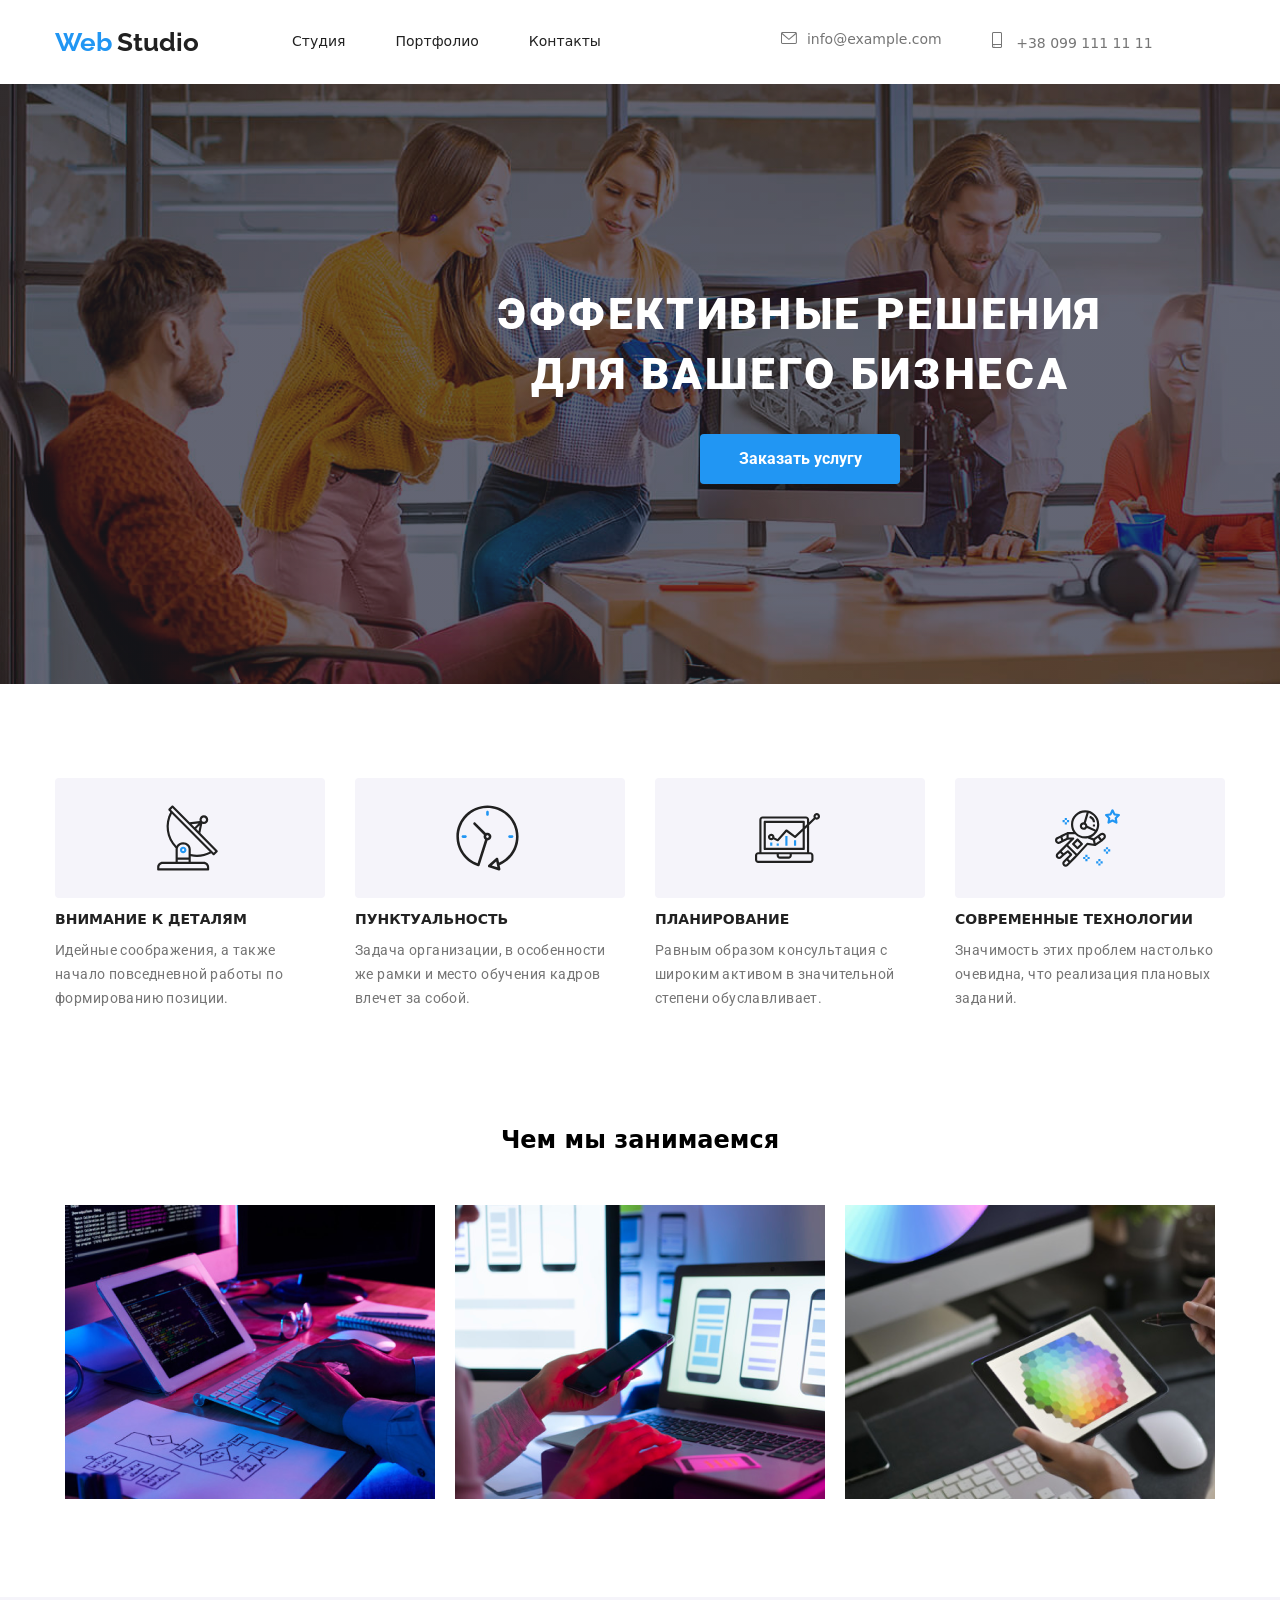
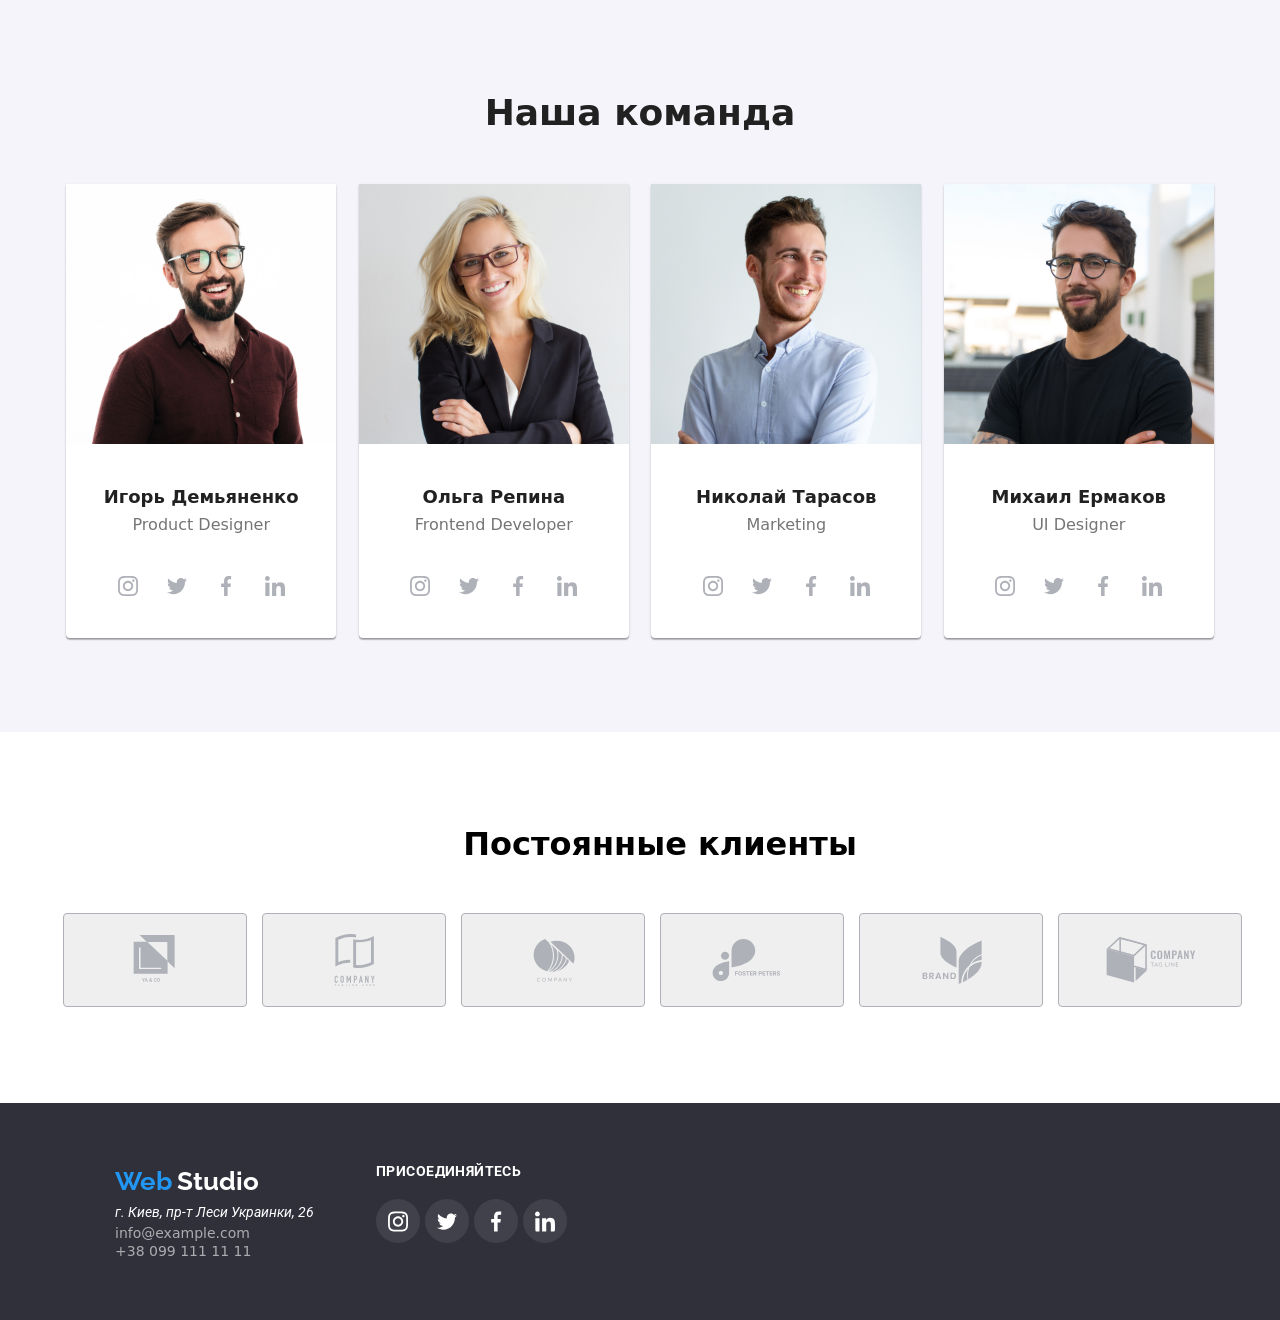
==== commit 83a43e99: "etgr" ====
--- a/index.html
+++ b/index.html
@@ -72,23 +72,23 @@
         <section>
             <div class="container">
                 <ul class="main-paragraph">
-                    <li><a href=""><svg class="rectangle ">
+                    <li><a href="" ><svg class="rectangle ">
                                 <use x="100" y="25" width="65" height="70"
                                     href="./imege/symbol-defs.svg#icon-antenna-1"></use>
                             </svg></a>
 
-                        <h2>ВНИМАНИЕ К ДЕТАЛЯМ </h2>
+                        <h2 class="wpt">ВНИМАНИЕ К ДЕТАЛЯМ </h2>
 
                         <p width="270" height="75" class="paragraph">
                             Идейные соображения, а также начало повседневной работы по формированию позиции.
                         </p>
 
                     </li>
-                    <li><a href=""><svg class="rectangle ">
+                    <li><a href="" ><svg class="rectangle ">
                                 <use x="100" y="25" width="65" height="70" href="./imege/symbol-defs.svg#icon-clock-1">
                                 </use>
                             </svg></a>
-                        <h2>
+                        <h2 class="wpt">
                             ПУНКТУАЛЬНОСТЬ
                         </h2>
 
@@ -97,11 +97,11 @@
                         </p>
                     </li>
 
-                    <li><a href=""><svg class="rectangle ">
+                    <li><a href="" ><svg class="rectangle ">
                                 <use x="100" y="25" width="65" height="70"
                                     href="./imege/symbol-defs.svg#icon-diagram-1"></use>
                             </svg></a>
-                        <h2>
+                        <h2 class="wpt">
                             ПЛАНИРОВАНИЕ
                         </h2>
 
@@ -111,11 +111,11 @@
                         </p>
                     </li>
 
-                    <li><a href=""><svg class="rectangle ">
+                    <li><a href="" ><svg class="rectangle ">
                                 <use x="100" y="25" width="65" height="70"
                                     href="./imege/symbol-defs.svg#icon-astronaut-1"></use>
                             </svg></a>
-                        <h2>
+                        <h2 class="wpt">
                             СОВРЕМЕННЫЕ ТЕХНОЛОГИИ
                         </h2>
 
--- a/main.css
+++ b/main.css
@@ -227,7 +227,9 @@
             padding-left: 0px;
             ;margin-bottom: 30px;
         }
-    
+    .wpt{
+        padding-top: 10px;}
+
             .paragraph {
 width: 270px;height: 75px;
 
@@ -261,6 +263,8 @@
     /* Наша команда имена */
   .rov{padding:30px ;}
 .main-style {
+    background-color: #fff;
+    padding-bottom: 30px;
   text-align: center;
   margin-left: auto;
   margin-right: auto;
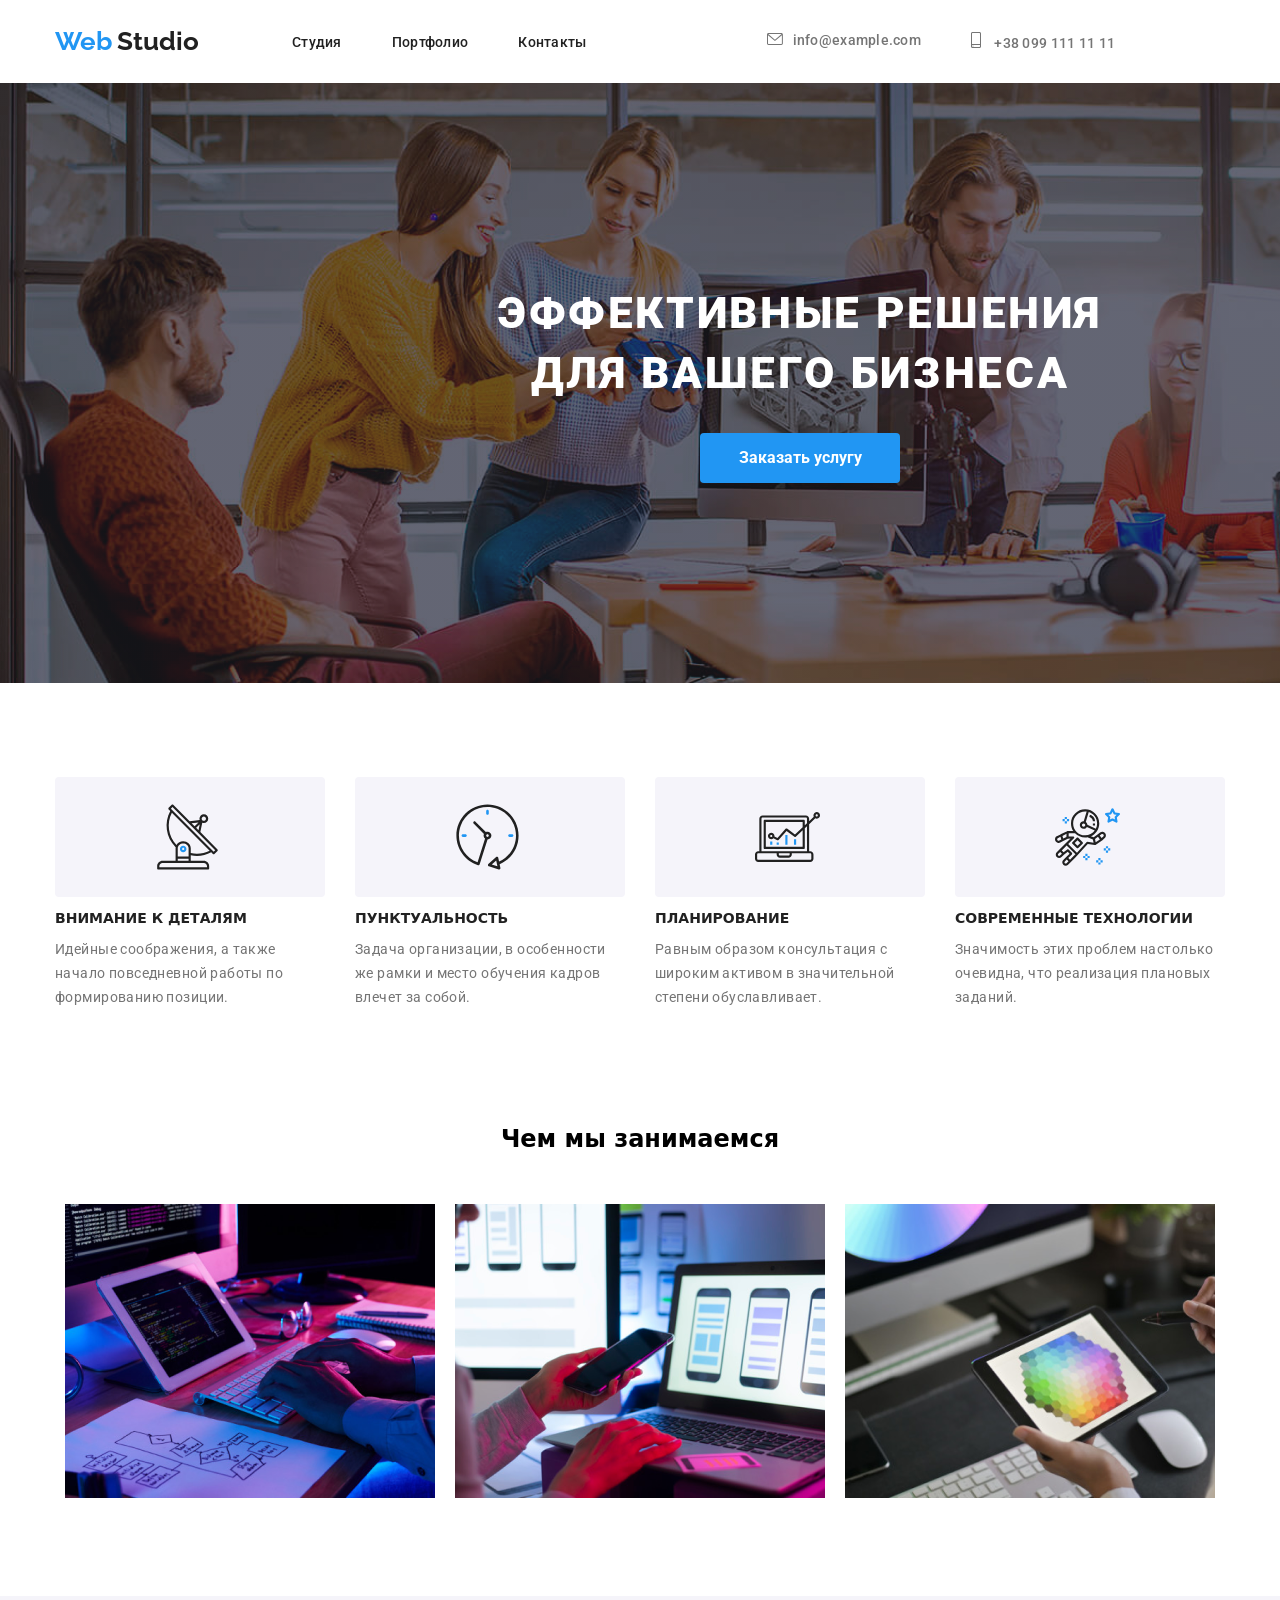
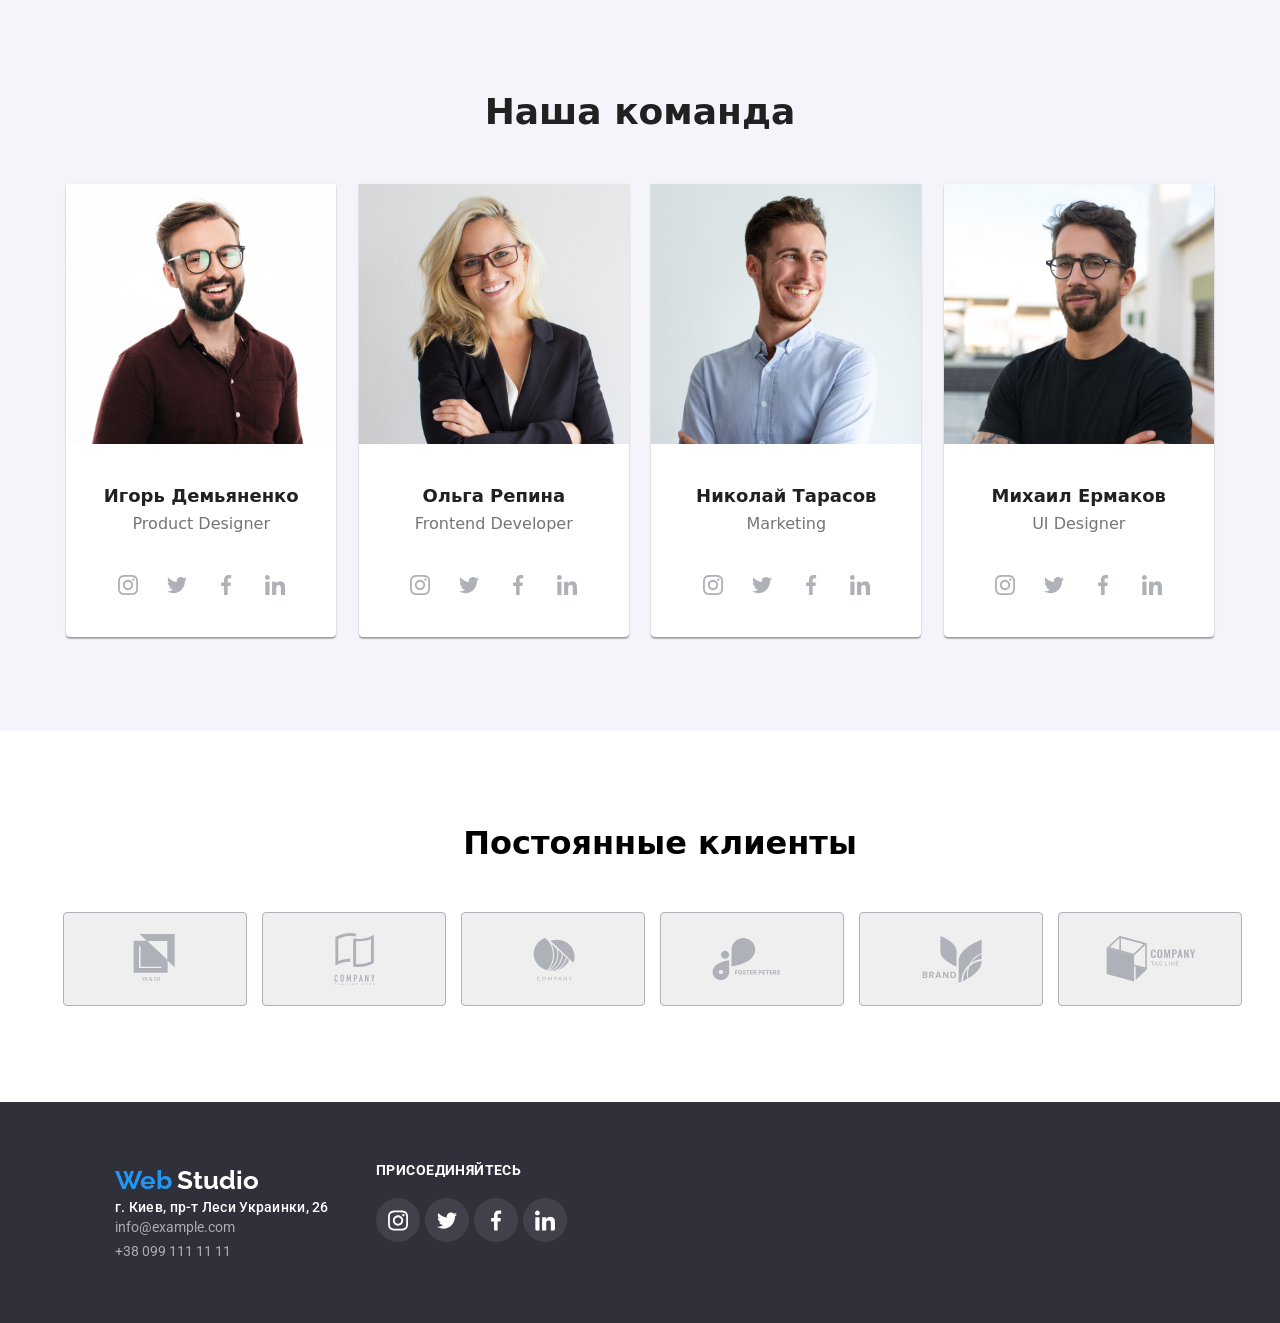
==== commit 95399424: "hvbk" ====
--- a/index.html
+++ b/index.html
@@ -324,7 +324,7 @@
 
 
                         <li class="add">
-                            <address>г. Киев, пр-т Леси Украинки, 26</address>
+                            <address class="text-add">г. Киев, пр-т Леси Украинки, 26</address>
                         </li>
                         <li><a class="mail" href="mailto:">info@example.com</a></li>
                         <li> <a class="mobile" href="tel:+"> +38 099 111 11 11</a></li>
--- a/main.css
+++ b/main.css
@@ -139,7 +139,12 @@
         .last-nav{display: flex; }
 
         .navi-bar{margin-right: 50px;
-            display: flex;}
+            display: flex;font-family: Roboto;
+font-style: normal;
+font-weight: 500;
+font-size: 14px;
+line-height: 16px;
+letter-spacing: 0.02em;}
             .navi:last-child{margin: 0px;}
         .link {
             display: flex;
@@ -149,17 +154,21 @@
             text-decoration: none;
 
             color: #212121;
-            font-style: 400;
-            font-weight: 500;
-            font-size: 14px;
-            line-height: 1.14;}
+           font-family: Roboto;
+font-style: normal;
+font-weight: 500;
+font-size: 14px;
+line-height: 16px;
+letter-spacing: 0.02em;}
                
         .link:hover{
             color: #2196F3;
-            font-style: 400;
-            font-weight: 500;
-            font-size: 14px;
-            line-height: 1.14;}
+           font-family: Roboto;
+font-style: normal;
+font-weight: 500;
+font-size: 14px;
+line-height: 16px;
+letter-spacing: 0.02em;}
             
          /* Эффективные решения для вашего бизнеса */
     
@@ -329,21 +338,23 @@
       
 
         color: #757575;
-        font-style: 400;
-        font-weight: 500;
-        font-size: 14px;
-        line-height: 1.14;}
+        font-family: Roboto;
+font-style: normal;
+font-weight: 500;
+font-size: 14px;
+line-height: 16px;
+letter-spacing: 0.02em;}
 
 
 
     .mobile, .mail{
     padding-top: 9px;
     color: rgba(255, 255, 255, 0.6);
-    font-style: 400;
-    font-weight: 400;
-    font-size: 14px;
-    line-height: 1.7
-    text-decoration none; }
+    font-family: Roboto;
+                    font-style:400;
+                    font-weight: 400;
+                    font-size: 14px;
+                    line-height: 24px;}
     
     /* Все,Веб-сайты,Приложения,Дизайн,Маркетинг*/
 
@@ -462,10 +473,12 @@
 
 .last-page{margin-right: 30px;margin-bottom: 30px;
   justify-content: center;
-width: 370px; border: 1px solid #EEEEEE;
-
+width: 370px; 
+
+}
+.last-page:hover{
+    border: 1px solid #EEEEEE;
 box-shadow: 0px 1px 1px rgba(0, 0, 0, 0.12), 0px 4px 4px rgba(0, 0, 0, 0.06), 1px 4px 6px rgba(0, 0, 0, 0.16);}
-
 .last-page:nth-child(3n + 3) {margin-right: 0px;}
 
 
@@ -482,7 +495,12 @@
 
                 ul{list-style: none;}
 
-                .my-address{padding-left: 0;}
+                .my-address{padding-left: 0;
+                font-family: Roboto;
+                    font-style:400;
+                    font-weight: 400;
+                    font-size: 14px;
+                    line-height: 24px;}
 
                 .add{font-family: Roboto;
                     font-style:400;
@@ -492,6 +510,13 @@
                     
                     color: #FFFFFF;
                     }
+
+                    .text-add{font-family: Roboto;
+font-style: normal;
+font-weight: 500;
+font-size: 14px;
+line-height: 16px;
+letter-spacing: 0.02em;}
                 a {text-decoration: none;} 
                 
 
@@ -499,7 +524,7 @@
     .header>.container{align-items: center;}
     
     .container-navigation{
-       margin-left: 566px;
+       margin-left: 400px;
     padding-top: 93px;
 padding-bottom: 50px;}
       
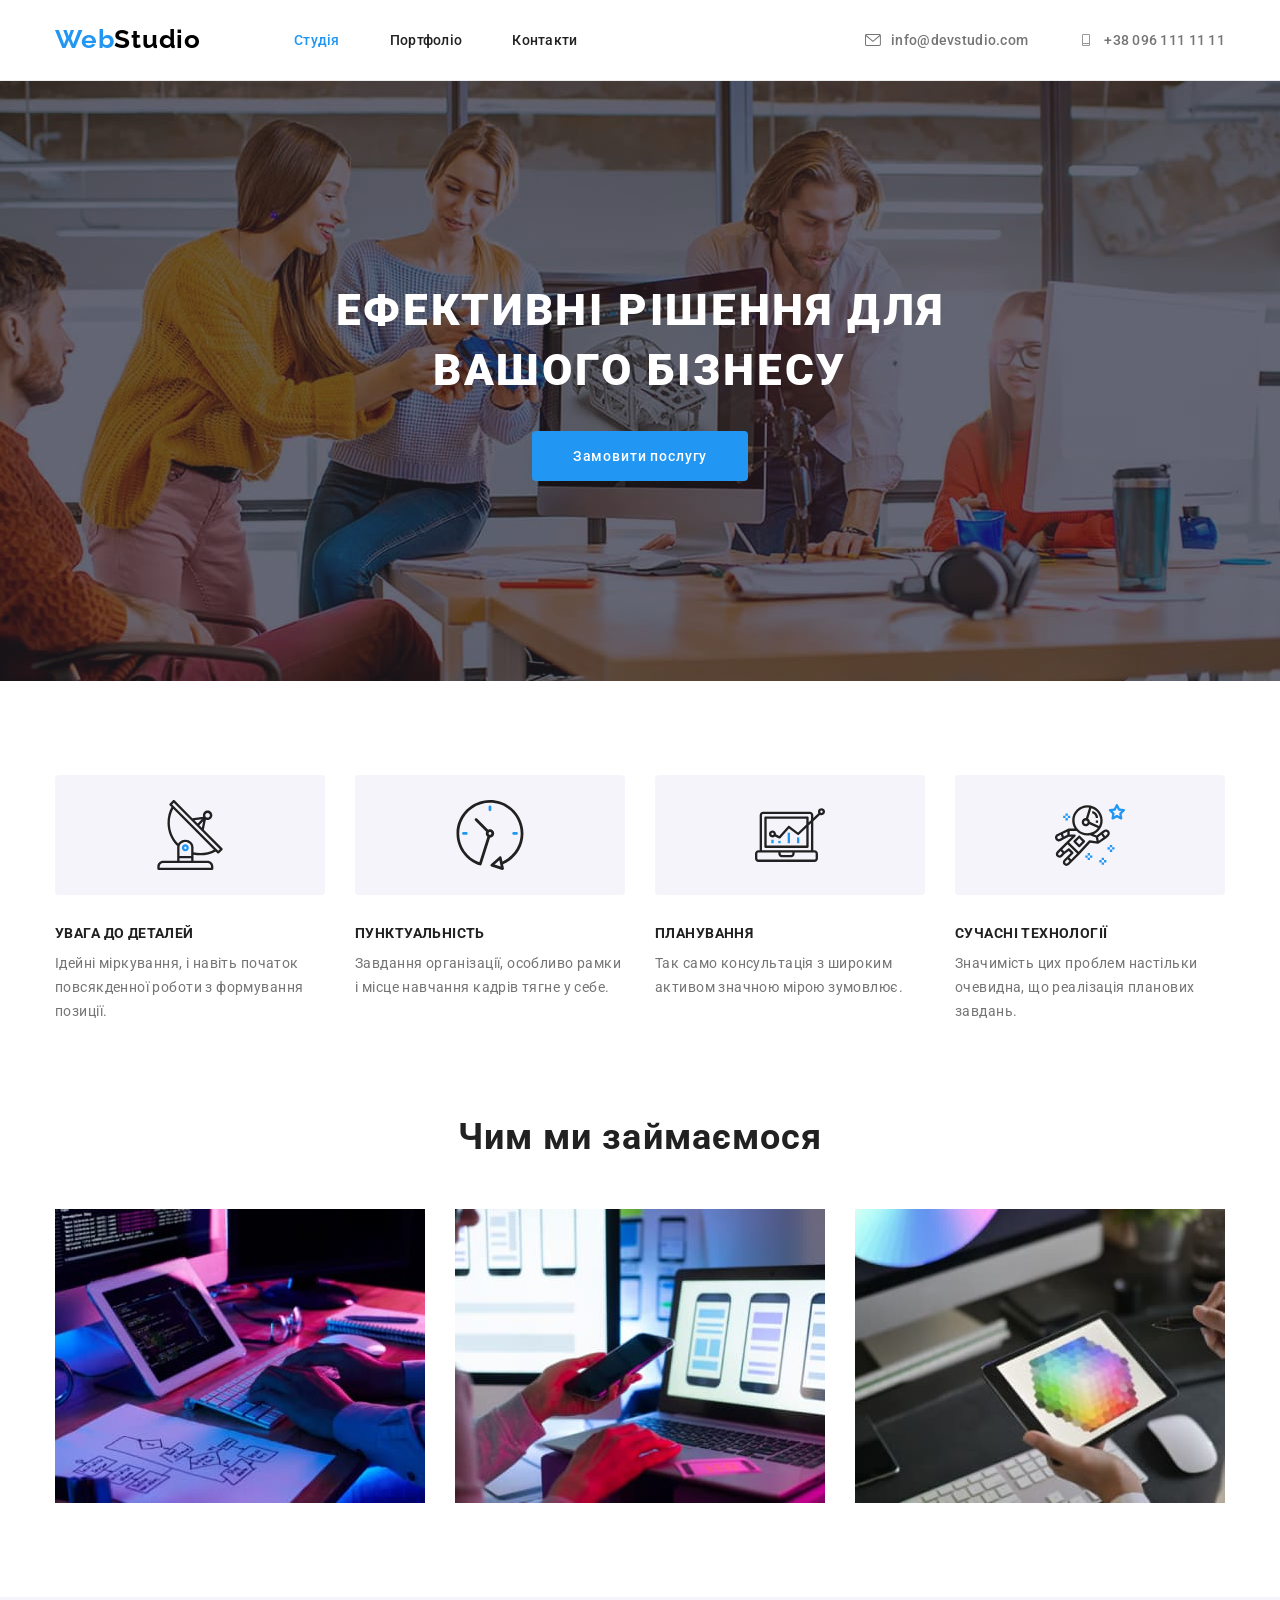
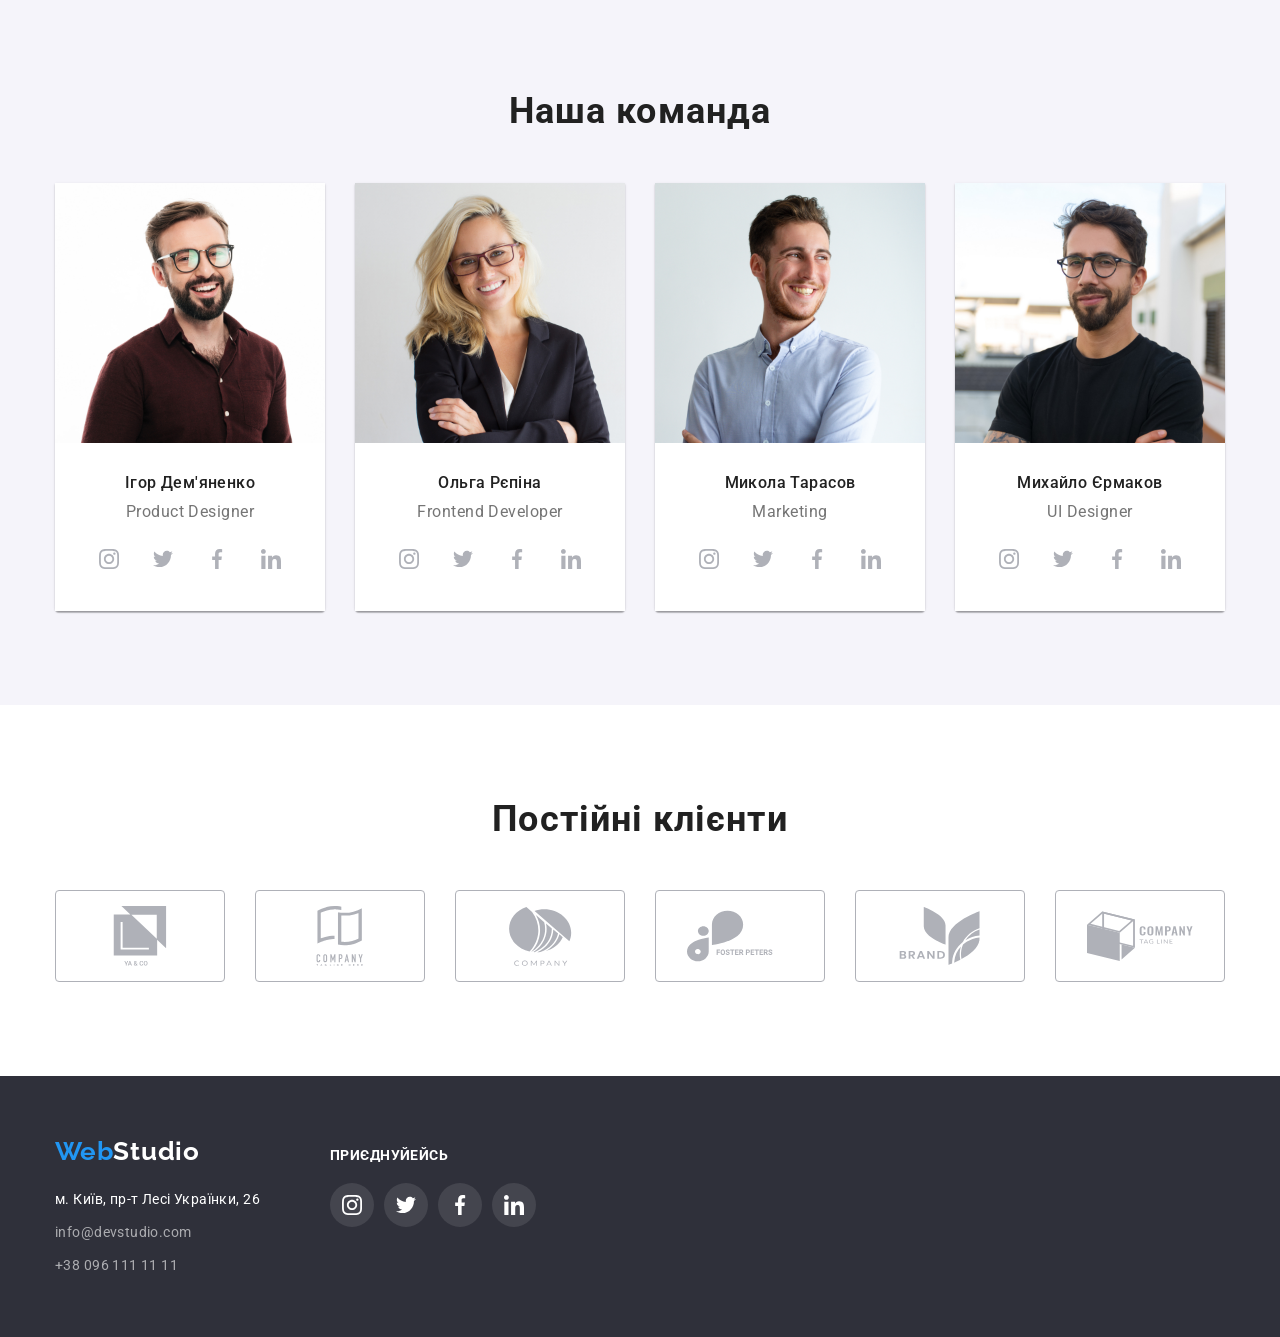
==== commit bf220e8c: "Initial commit" ====
--- a/index.html
+++ b/index.html
@@ -1,344 +1,408 @@
-<!DOCTYPE html>
-<html lang="ru">
-
-<link rel="stylesheet" href="./main.css">
-
-
-<head>
-    <meta charset="UTF-8">
-    <meta name="viewport" content="width=device-width, initial-scale=1.0">
-    <title>Document</title>
-    <link rel="preconnect" href="https://fonts.gstatic.com">
-
-    <link href="https://fonts.googleapis.com/css2?family=Raleway:wght@700&family=Roboto:wght@400;500;700&display=swap"
-        rel="stylesheet" />
-
-    <link rel="stylesheet" href="https://cdnjs.cloudflare.com/ajax/libs/modern-normalize/1.0.0/modern-normalize.min.css"
-        integrity="sha512-ISS7cAi1PEhQ8jnbJpJZMd29NlhNj4AWYyLOSp2CE/CsHxTCu+r+t0D2yoJudVrd0/8fTVPUVDzY5Tvli75u/g=="
-        crossorigin="anonymous" />
-</head>
-
-<body>
-
-    <header>
-    
-        <nav>
-            <div class="container">
-                <div class="site-nav list">
-                    <a href=""> <span class="logo-start">Web</span> <span class="logo"> Studio</span></a>
-    
-                    <div class="navi-bar"><a href="" class="link">Студия</a></div>
-                    <div class="navi-bar"><a href="./portfolio.html" class="link">Портфолио</a></div>
-                    <div class="navi-bar"><a href="" class="link">Контакты</a></div>
-    
-                    <ul class="mobi-mail">
-    
-    
-                        <li class="last-items">
-                            <a class="items" href="mailto:info@example.com"><svg class="button-smart" width="16px" height="12px" >
-                                    <use href="./imege/symbol-defs.svg#icon-envelope"></use>
-                                </svg>info@example.com
-                            </a>
-                        </li>
-    
-                        <li class="last-items">
-                            <a class="items" href="tel:+38 099 111 11 11"><svg class="button-smart" width="10px" height="16px" >
-                                    <use href="./imege/symbol-defs.svg#icon-smartphone"></use>
-                                </svg> +38 099 111 11 11
-                            </a>
-                        </li>
-    
-                    </ul>
-                </div>
-            </div>
-        </nav>
-    
-    </header>
-
-    <main>
-        <div class="text">
-            <section class="overlay">
-
-                <h1 class="hiro-title">
-                    ЭФФЕКТИВНЫЕ РЕШЕНИЯ ДЛЯ ВАШЕГО БИЗНЕСА
-                </h1>
-                <div class="main-hiro ">
-                    <button class="button-primery">Заказать услугу </button>
-                </div>
-            </section>
-        </div>
-
-
-        <section>
-            <div class="container">
-                <ul class="main-paragraph">
-                    <li><a href="" ><svg class="rectangle ">
-                                <use x="100" y="25" width="65" height="70"
-                                    href="./imege/symbol-defs.svg#icon-antenna-1"></use>
-                            </svg></a>
-
-                        <h2 class="wpt">ВНИМАНИЕ К ДЕТАЛЯМ </h2>
-
-                        <p width="270" height="75" class="paragraph">
-                            Идейные соображения, а также начало повседневной работы по формированию позиции.
-                        </p>
-
-                    </li>
-                    <li><a href="" ><svg class="rectangle ">
-                                <use x="100" y="25" width="65" height="70" href="./imege/symbol-defs.svg#icon-clock-1">
-                                </use>
-                            </svg></a>
-                        <h2 class="wpt">
-                            ПУНКТУАЛЬНОСТЬ
-                        </h2>
-
-                        <p width="270" height="75" class="paragraph">
-                            Задача организации, в особенности же рамки и место обучения кадров влечет за собой.
-                        </p>
-                    </li>
-
-                    <li><a href="" ><svg class="rectangle ">
-                                <use x="100" y="25" width="65" height="70"
-                                    href="./imege/symbol-defs.svg#icon-diagram-1"></use>
-                            </svg></a>
-                        <h2 class="wpt">
-                            ПЛАНИРОВАНИЕ
-                        </h2>
-
-
-                        <p width="270" height="75" class="paragraph">
-                            Равным образом консультация с широким активом в значительной степени обуславливает.
-                        </p>
-                    </li>
-
-                    <li><a href="" ><svg class="rectangle ">
-                                <use x="100" y="25" width="65" height="70"
-                                    href="./imege/symbol-defs.svg#icon-astronaut-1"></use>
-                            </svg></a>
-                        <h2 class="wpt">
-                            СОВРЕМЕННЫЕ ТЕХНОЛОГИИ
-                        </h2>
-
-
-                        <p width="270" height="75" class=" paragraph">
-                            Значимость этих проблем настолько очевидна, что реализация плановых заданий.
-                        </p>
-                    </li>
-                </ul>
-            </div>
-        </section>
-        <section>
-        <div class="container">
-        <div class="less" >
-            <h1 class="lessons">Чем мы занимаемся</h1>
-            
-                <ul class="affair">
-                    <li class="comm"><img src="./imege/Чем_мы_занимаемся_1.png" width="370" height="294" alt=""></li>
-                    <li class="comm"><img src="./imege/Чем_мы_занимаемся_2.png" width="370" height="294" alt=""></li>
-                    <li class="comm"><img src="./imege/Чем_мы_занимаемся_3.png" width="370" height="294" alt=""></li>
-                </ul>
-            </div>
-        </div>
-        </section>
-    </main>
-    <section class=" main-boxi">
-        <div class="container">
-            <h1 class="boxi">
-                Наша команда
-            </h1>
-            <ul class="main-team">
-                <li class="main-style">
-
-                    <img src="./imege/Игорь_Демьяненко_1.jpg" width="270" height="260" alt="">
-                    <div class="rov">
-                        <h3>Игорь Демьяненко</h3>
-                        <p class=" team">Product Designer</p>
-                      
-                    </div>
-                    <div class="iti">
-                        <a href="" class="smart-link"><svg class="smart-icon"  width="20px" height="20px" >
-                                <use href="./imege/symbol-defs.svg#icon-instagram-2"></use>
-                            </svg></a>
-                    
-                        <a href="" class="smart-link"><svg class="smart-icon"  width="20px" height="20px">
-                                <use href="./imege/symbol-defs.svg#icon-twitter-2"></use>
-                            </svg></a>
-                    
-                        <a href="" class="smart-link"><svg class="smart-icon" width="20px" height="20px">
-                                <use href="./imege/symbol-defs.svg#icon-facebook-2"></use>
-                            </svg></a>
-                    
-                        <a href="" class="smart-link"><svg class="smart-icon" width="20px" height="20px">
-                                <use href="./imege/symbol-defs.svg#icon-linkedin-2"></use>
-                            </svg></a>
-                    
-                        </div>
-                <li class="main-style">
-                    <img src="./imege/Ольга_Репина_2.jpg" width="270" height="260" alt="">
-                    <div class="rov">
-                        <h3>Ольга Репина</h3>
-                        <p class=" team">Frontend Developer</p>
-                    </div>
-                    <div class="iti">
-                        <a href="" class="smart-link"><svg class="smart-icon" width="20px" height="20px">
-                                <use href="./imege/symbol-defs.svg#icon-instagram-2"></use>
-                            </svg></a>
-                    
-                        <a href="" class="smart-link"><svg class="smart-icon" width="20px" height="20px">
-                                <use href="./imege/symbol-defs.svg#icon-twitter-2"></use>
-                            </svg></a>
-                    
-                        <a href="" class="smart-link"><svg class="smart-icon" width="20px" height="20px">
-                                <use href="./imege/symbol-defs.svg#icon-facebook-2"></use>
-                            </svg></a>
-                    
-                        <a href="" class="smart-link"><svg class="smart-icon" width="20px" height="20px">
-                                <use href="./imege/symbol-defs.svg#icon-linkedin-2"></use>
-                            </svg></a>
-                    
-                    </div>
-                </li>
-                <li class="main-style">
-                    <img src="./imege/Николай_Тарасов_3.jpg" width="270" height="260" alt="">
-                    <div class="rov">
-                        <h3>Николай Тарасов</h3>
-                        <p class=" team">Marketing</p>
-                    </div>
-                    <div class="iti">
-                        <a href="" class="smart-link"><svg class="smart-icon" width="20px" height="20px">
-                                <use href="./imege/symbol-defs.svg#icon-instagram-2"></use>
-                            </svg></a>
-                    
-                        <a href="" class="smart-link"><svg class="smart-icon" width="20px" height="20px">
-                                <use href="./imege/symbol-defs.svg#icon-twitter-2"></use>
-                            </svg></a>
-                    
-                        <a href="" class="smart-link"><svg class="smart-icon" width="20px" height="20px">
-                                <use href="./imege/symbol-defs.svg#icon-facebook-2"></use>
-                            </svg></a>
-                    
-                        <a href="" class="smart-link"><svg class="smart-icon" width="20px" height="20px">
-                                <use href="./imege/symbol-defs.svg#icon-linkedin-2"></use>
-                            </svg></a>
-                    
-                    </div>
-                </li>
-                <li class="main-style">
-                    <img src="./imege/Михаил_Ермаков_4.jpg" width="270" height="260" alt="">
-                    <div class="rov">
-                        <h3>Михаил Ермаков</h3>
-                        <p class=" team">UI Designer</p>
-                    </div>
-                    <div class="iti">
-                        <a href="" class="smart-link"><svg class="smart-icon" width="20px" height="20px">
-                                <use href="./imege/symbol-defs.svg#icon-instagram-2"></use>
-                            </svg></a>
-                    
-                        <a href="" class="smart-link"><svg class="smart-icon" width="20px" height="20px">
-                                <use href="./imege/symbol-defs.svg#icon-twitter-2"></use>
-                            </svg></a>
-                    
-                        <a href="" class="smart-link"><svg class="smart-icon" width="20px" height="20px">
-                                <use href="./imege/symbol-defs.svg#icon-facebook-2"></use>
-                            </svg></a>
-                    
-                        <a href="" class="smart-link"><svg class="smart-icon" width="20px" height="20px">
-                                <use href="./imege/symbol-defs.svg#icon-linkedin-2"></use>
-                            </svg></a>
-                    
-                    </div>
-                </li>
-            </ul>
-        </div>
-    </section>
-    <div class="container">
-        <ul>
-            <li class="clients">
-                <h1>Постоянные клиенты</h1>
-            </li>
-        </ul>
-
-
-        <ul class="my-lera">
-
-            <li><button class="it-lera"><svg class="lera">
-                        <use href="./imege/symbol-defs.svg#icon-Client-1">
-                        </use>
-                    </svg></button>
-            </li>
-
-            <li><button class="it-lera"><svg class="lera">
-                        <use href="./imege/symbol-defs.svg#icon-Client-2"></use>
-                    </svg></button>
-            </li>
-
-            <li><button class="it-lera"><svg class="lera">
-                        <use href="./imege/symbol-defs.svg#icon-Client-3"></use>
-                    </svg></button>
-            </li>
-
-            <li><button class="it-lera"><svg class="lera">
-                        <use href="./imege/symbol-defs.svg#icon-Client-4"></use>
-                    </svg></button>
-            </li>
-
-            <li><button class="it-lera"><svg class="lera">
-                        <use href="./imege/symbol-defs.svg#icon-Client-5"></use>
-                    </svg></button></li>
-
-            <li> <button class="it-lera"><svg class="lera">
-                        <use href="./imege/symbol-defs.svg#icon-Client-6"></use>
-                    </svg></button></li>
-        </ul>
-    </div>
-    <section>
-        <footer>
-            <ul>
-                <div class="container">
-                    <div class="network">
-
-                        <li>
-                            <h1 class="net">ПРИСОЕДИНЯЙТЕСЬ</h1>
-
-                            <button class="my-network"><svg class="button-social">
-                                    <use href="./imege/symbol-defs.svg#icon-instagram-1"></use>
-                                </svg></button>
-
-
-                            <button class="my-network"> <svg class="button-social">
-                                    <use href="./imege/symbol-defs.svg#icon-twitter-1"></use>
-                                </svg></button>
-
-                            <button class="my-network"><svg class="button-social">
-                                    <use href="./imege/symbol-defs.svg#icon-facebook-1"></use>
-                                </svg></button>
-
-                            <button class="my-network"><svg class="button-social">
-                                    <use href="./imege/symbol-defs.svg#icon-linkedin-1"></use>
-                                </svg></button>
-                    </div>
-                    </li>
-                    <ul class="mi-network">
-
-                        <a href=""> <span class="logo-start">Web</span> <span class="logo-my"> Studio</span></a>
-
-
-                        <li class="add">
-                            <address class="text-add">г. Киев, пр-т Леси Украинки, 26</address>
-                        </li>
-                        <li><a class="mail" href="mailto:">info@example.com</a></li>
-                        <li> <a class="mobile" href="tel:+"> +38 099 111 11 11</a></li>
-                    </ul>
-
-
-
-
-
-
-            </ul>
-
-        </footer>
-    </section>
-</body>
-
+<!DOCTYPE html>
+<html lang="uk">
+
+<head>
+    <meta charset="UTF-8">
+    <meta http-equiv="X-UA-Compatible" content="IE=edge">
+    <meta name="viewport" content="width=device-width, initial-scale=1.0">
+    <title>WebStudio</title>
+    <link
+        href="https://fonts.googleapis.com/css2?family=Raleway:wght@700&family=Roboto:wght@400;500;700;900&display=swap"
+        rel="stylesheet" />
+    <link rel="stylesheet"
+        href="https://cdnjs.cloudflare.com/ajax/libs/modern-normalize/1.0.0/modern-normalize.min.css" />
+    <link rel="stylesheet" href="./css/styles.css">
+</head>
+
+<body>
+    <!--Навигація-->
+    <header class="header">
+
+        <div class="container">
+            <a href="" lang="en" class="header-logo link ">Web<span class="accent">Studio</span></a>
+            <nav class="nav">
+                <ul class="nav-list list">
+
+                    <li class="user"><a class="link up current" href="./index.html">Студія</a></li>
+                    <li class="user"><a class="link up" href="./portfolio.html">Портфоліо</a></li>
+                    <li class="user"><a class="link up" href="">Контакти</a></li>
+                </ul>
+            </nav>
+            <!--Контактні данні-->
+
+            <ul class="contacts-list list ">
+                <li class="contacts-item ">
+                    <a class="contacts-link link up"href="meilto:info@devstudio.com">
+                      <svg class="icon-envelope"
+                      width="16" height="12">
+                        <use href="./svg/symbol-defse.svg#icon-envelope-hover-2"></use>
+                      </svg>
+                        info@devstudio.com
+                    </a></li>
+                <li class="contacts-item "><a class="contacts-link link up" href="tel:+380961111111">
+                    <svg class="icon-envelope" width="16" height="12">
+                        <use href="./svg/symbol-defse.svg#icon-Vector-2"></use>
+                    </svg>
+                    +38 096 111 11
+                        11</a>
+                </li>
+            </ul>
+
+
+        </div>
+
+    </header>
+    <main>
+        <!--Замовити послугу-->
+        <section class="hero">
+            <div class="container bt">
+                <h1 class="hiro-title">Ефективні рішення для вашого бізнесу</h1>
+
+                <button type="button" class="hero-btn">Замовити послугу</button>
+            </div>
+
+        </section>
+        <!--Структура діяльності-->
+        <section class="features-list section list">
+            <div class="container">
+                <h2 class="visually-hidden">Особливості</h2>
+                <ul class="my-features list">
+                    <li class="features-item">
+                        <div class="icons-features">
+                            <svg class="icon-feature" width="70" height="70">
+                                <use href="./svg/symbol-defs.svg#antenna"></use>
+                            </svg>
+                        </div>
+                        <h3 class="features-title">УВАГА ДО ДЕТАЛЕЙ</h3>
+                        <p class="features-text">Ідейні міркування, і навіть початок повсякденної роботи з формування
+                            позиції.</p>
+                    </li>
+                    <li class="features-item">
+                        <div class="icons-features">
+                            <svg class="icon-feature" width="70" height="70">
+                                <use href="./svg/symbol-defs.svg#clock"></use>
+                            </svg>
+                        </div>
+                        <h3 class="features-title">ПУНКТУАЛЬНІСТЬ</h3>
+                        <p class="features-text">Завдання організації, особливо рамки і місце навчання кадрів тягне у
+                            себе.
+                        </p>
+                    </li>
+                    <li class="features-item">
+                        <div class="icons-features">
+                            <svg class="icon-feature" width="70" height="70">
+                                <use href="./svg/symbol-defs.svg#diagram"></use>
+                            </svg>
+                        </div>
+                        <h3 class="features-title">ПЛАНУВАННЯ</h3>
+                        <p class="features-text">Так само консультація з широким активом значною мірою зумовлює.</p>
+                    </li>
+                    <li class="features-item">
+                        <div class="icons-features">
+                            <svg class="icon-feature" width="70" height="70">
+                                <use href="./svg/symbol-defs.svg#astronaut"></use>
+                            </svg>
+                        </div>
+                        <h3 class="features-title">СУЧАСНІ ТЕХНОЛОГІЇ</h3>
+                        <p class="features-text">Значимість цих проблем настільки очевидна, що реалізація планових
+                            завдань.
+                        </p>
+                    </li>
+                </ul>
+            </div>
+
+        </section>
+        <section class="doing section ">
+            <div class="container">
+                <!--Чим ми займаємося-->
+                <h2 class="section-title"> Чим ми займаємося</h2>
+                <ul class="doing-list list">
+                    <li><img src="./images/img(1).jpg" alt="Macbook и клавиатура на столе" width="370" /></li>
+                    <li> <img src="./images/img(2).jpg" alt="Смартфон и ноутбук" width="370" /></li>
+                    <li> <img src="./images/img(3).jpg" alt="Выбор цвета на дисплее в Macbook" width="370" /></li>
+                </ul>
+            </div>
+
+        </section>
+        <section class="team-item">
+            <!--Наша команда-->
+            <div class="container ">
+                <h2 class="section-title">Наша команда</h2>
+                <ul class="team-list list">
+
+                    <li class="team-it">
+
+                        <img src="./images/comand/photo1.jpg" alt="Ігор Дем'яненко" width="270" />
+                        <div class="team-img">
+                            <h3 class="team-user">Ігор Дем'яненко</h3>
+                            <p class="team-text" lang="en">Product Designer</p>
+                            <ul class="icon-list list">
+                                <li class="item">
+                                    <a href="#" class="icon-link">
+                                        <svg class="icon-network">
+                                            <use href="./svg/symbol-defs.svg#instagram"></use>
+                                        </svg>
+                                    </a>
+                                </li>
+                                <li class="item">
+                                    <a href="#" class="icon-link">
+                                        <svg class="icon-network" width="44" height="44">
+                                            <use href="./svg/symbol-defs.svg#twitter-"></use>
+                                        </svg>
+                                    </a>
+                                </li>
+                                <li class="item">
+                                    <a href="#" class="icon-link">
+                                        <svg class="icon-network">
+                                            <use href="./svg/symbol-defs.svg#facebook"></use>
+                                        </svg>
+                                    </a>
+                                </li>
+                                <li class="item">
+                                    <a href="#" class="icon-link">
+                                        <svg class="icon-network">
+                                            <use href="./svg/symbol-defs.svg#linkedin"></use>
+                                        </svg>
+                                    </a>
+                                </li>
+                            </ul>
+                        </div>
+
+                    </li>
+                    <li class="team-it">
+
+                        <img src="./images/comand/photo2.jpg" alt="Ольга Рєпіна" width="270" />
+                        <div class="team-img">
+                            <h3 class="team-user">Ольга Рєпіна</h3>
+                            <p class="team-text" lang="en">Frontend Developer</p>
+                            <ul class="icon-list list">
+                                <li class="item">
+                                    <a href="#" class="icon-link">
+                                        <svg class="icon-network">
+                                            <use href="./svg/symbol-defs.svg#instagram"></use>
+                                        </svg>
+                                    </a>
+                                </li>
+                                <li class="item">
+                                    <a href="#" class="icon-link">
+                                        <svg class="icon-network" width="44" height="44">
+                                            <use href="./svg/symbol-defs.svg#twitter-"></use>
+                                        </svg>
+                                    </a>
+                                </li>
+                                <li class="item">
+                                    <a href="#" class="icon-link">
+                                        <svg class="icon-network">
+                                            <use href="./svg/symbol-defs.svg#facebook"></use>
+                                        </svg>
+                                    </a>
+                                </li>
+                                <li class="item">
+                                    <a href="#" class="icon-link">
+                                        <svg class="icon-network">
+                                            <use href="./svg/symbol-defs.svg#linkedin"></use>
+                                        </svg>
+                                    </a>
+                                </li>
+                            </ul>
+                        </div>
+
+                    </li>
+                    <li class="team-it">
+
+                        <img src="./images/comand/photo3.jpg" alt="Микола Тарасов" width="270" />
+                        <div class="team-img">
+                            <h3 class="team-user">Микола Тарасов</h3>
+                            <p class="team-text" lang="en">Marketing</p>
+                            <ul class="icon-list list">
+                                <li class="item">
+                                    <a href="#" class="icon-link">
+                                        <svg class="icon-network">
+                                            <use href="./svg/symbol-defs.svg#instagram"></use>
+                                        </svg>
+                                    </a>
+                                </li>
+                                <li class="item">
+                                    <a href="#" class="icon-link">
+                                        <svg class="icon-network" width="44" height="44">
+                                            <use href="./svg/symbol-defs.svg#twitter-"></use>
+                                        </svg>
+                                    </a>
+                                </li>
+                                <li class="item">
+                                    <a href="#" class="icon-link">
+                                        <svg class="icon-network">
+                                            <use href="./svg/symbol-defs.svg#facebook"></use>
+                                        </svg>
+                                    </a>
+                                </li>
+                                <li class="item">
+                                    <a href="#" class="icon-link">
+                                        <svg class="icon-network">
+                                            <use href="./svg/symbol-defs.svg#linkedin"></use>
+                                        </svg>
+                                    </a>
+                                </li>
+                            </ul>
+                        </div>
+
+                    </li>
+                    <li class="team-it">
+
+                        <img src="./images/comand/photo4.jpg" alt="Михайло Єрмаков" width="270" />
+                        <div class="team-img">
+                            <h3 class="team-user">Михайло Єрмаков</h3>
+
+                            <p class="team-text" lang="en">UI Designer</p>
+                            <ul class="icon-list list">
+                                <li class="item">
+                                    <a href="#" class="icon-link">
+                                        <svg class="icon-network">
+                                            <use href="./svg/symbol-defs.svg#instagram"></use>
+                                        </svg>
+                                    </a>
+                                </li>
+                                <li class="item">
+                                    <a href="#" class="icon-link">
+                                        <svg class="icon-network" width="44" height="44">
+                                            <use href="./svg/symbol-defs.svg#twitter-"></use>
+                                        </svg>
+                                    </a>
+                                </li>
+                                <li class="item">
+                                    <a href="#" class="icon-link">
+                                        <svg class="icon-network">
+                                            <use href="./svg/symbol-defs.svg#facebook"></use>
+                                        </svg>
+                                    </a>
+                                </li>
+                                <li class="item">
+                                    <a href="#" class="icon-link">
+                                        <svg class="icon-network">
+                                            <use href="./svg/symbol-defs.svg#linkedin"></use>
+                                        </svg>
+                                    </a>
+                                </li>
+                            </ul>
+                        </div>
+
+                    </li>
+                </ul>
+
+            </div>
+            </section>
+            <!--
+                    |============================
+                    | ПОСТІЙНІ КЛІЄНТИ
+                    |============================
+                  -->
+            <section class="section ">
+                <div class="container">
+                    <h2 class="section-title">Постійні клієнти</h2>
+                    <ul class=" clients-list list">
+                        <li class="itemi">
+                            <a href="" class="client-link link">
+                                <svg class="client-icons" width="106" height="60">
+                                    <use href="./svg/symbol-defs.svg#strelka"></use>
+                                </svg>
+                            </a>
+                        </li>
+                    <li class="itemi">
+                        <a href="" class="client-link link">
+                            <svg class="client-icons" width="106" height="60">
+                                <use href="./svg/symbol-defs.svg#listki"></use>
+                            </svg>
+                        </a>
+                    </li>
+                    <li class="itemi">
+                        <a href="" class="client-link link">
+                            <svg class="client-icons" width="106" height="60">
+                                <use href="./svg/symbol-defs.svg#company"></use>
+                            </svg>
+                        </a>
+                    </li>
+                    <li class="itemi">
+                        <a href="" class="client-link link">
+                            <svg class="client-icons" width="106" height="60">
+                                <use href="./svg/symbol-defs.svg#FOSTER-PETERS-1"></use>
+                            </svg>
+                        </a>
+                    </li>
+                    <li class="itemi">
+                        <a href="" class="client-link link">
+                            <svg class="client-icons" width="106" height="60">
+                                <use href="./svg/symbol-defs.svg#brand"></use>
+                            </svg>
+                        </a>
+                    </li>
+                    <li class="itemi">
+                        <a href="" class=" client-link link">
+                            <svg class="client-icons" width="106" height="60">
+                                <use href="./svg/symbol-defs.svg#box"></use>
+                            </svg>
+                        </a>
+                    </li>
+                    </ul>
+                </div>
+            </section>
+
+        
+        <!--Футер-->
+        <footer class="address">
+            <div class="container footer-flex">
+             <div>
+                <a href="./index.html" lang="en" class="footer-logo link">Web<span class="accent">Studio</span></a>
+                
+                <address class="footer-address">
+                    <ul class="list">
+                        <li class="add-link"><a href="https://goo.gl/maps/Q1Ch7mxqpmP8pEwYA" target="_blank"
+                                rel="noopener nofollow " class="adress-link link">м. Київ, пр-т Лесі Українки, 26</a></li>
+                        <li class="abb-link"><a class="address-contact link"
+                                href="meilto:info@devstudio.com">info@devstudio.com</a></li>
+                        <li class="abb-link"><a class="address-contact link" href="tel:+380961111111">+38 096 111 11 11</a></li>
+                    </ul>
+            
+        
+            </address>
+             </div>
+            <div class="accost">
+                <p class="social-title">ПРИЄДНУЙЕЙСЬ</p>
+                <ul class="network-list-company list">
+                    <li class="item">
+                        <a href="#" class="network-link-company">
+                            <svg class="icon-network-company">
+                                <use href="./svg/symbol-defs.svg#instagram"></use>
+                            </svg>
+                        </a>
+                    </li>
+                    <li class="item">
+                        <a href="#" class="network-link-company">
+                            <svg class="icon-network-company">
+                                <use href="./svg/symbol-defs.svg#twitter-"></use>
+                            </svg>
+                        </a>
+                    </li>
+                    <li class="item">
+                        <a href="#" class="network-link-company">
+                            <svg class="icon-network-company">
+                                <use href="./svg/symbol-defs.svg#facebook"></use>
+                            </svg>
+                        </a>
+                    </li>
+                    <li class="item">
+                        <a href="#" class="network-link-company">
+                            <svg class="icon-network-company">
+                                <use href="./svg/symbol-defs.svg#linkedin"></use>
+                            </svg>
+                        </a>
+                    </li>
+                </ul>
+            </div>
+        </div>
+    </div>
+        </footer>
+    </main>
+
+</body>
+
 </html>
--- a/css/styles.css
+++ b/css/styles.css
@@ -0,0 +1,568 @@
+:root {
+  --primary-text-color: #757575;
+  --title-text-color: #212121;
+  --acccent-color: #2196f3;
+  --primary-white-color: #ffffff;
+  --black-color: #000000;
+  --text-footer: rgba(255, 255, 255, 0.6);
+  --secondary-bg-color: #f5f4fa;
+  --title-text-color: #212121;
+  --footer-bg-color: #2f303a;
+  --primary-font-weight: 400;
+  --secondary-font-weight: 500;
+  --title-font-weight: 700;
+  --hero-title-font-weight: 900;
+}
+body {
+  background-color: var(--primary-white-color);
+  color: var(--primary-text-color);
+  letter-spacing: 0.03em;
+  font-family: Roboto, sans-serif;
+  font-size: 14px;
+}
+.visually-hidden {
+  position: absolute;
+  white-space: nowrap;
+  width: 1px;
+  height: 1px;
+  overflow: hidden;
+  border: 0;
+  padding: 0;
+  clip: rect(0 0 0 0);
+  clip-path: inset(50%);
+  margin: -1px;
+}
+.link {
+  text-decoration: none;
+  color: inherit;
+}
+
+.list {
+  margin: 0;
+  padding-left: 0;
+  list-style: none;
+}
+h1,
+h2,
+h3,
+h4,
+h5,
+h6
+p{
+  margin: 0;
+}
+img{
+  display: block;
+  min-width: 100%;
+  height: auto;
+}
+
+.container{
+  width: 1200px;
+  margin: 0 auto;
+  padding: 0 15px;
+}
+.section{
+  padding-top: 94px;
+  padding-bottom: 94px;
+}
+/* Навігація*/
+
+.header .container{
+  display: flex;
+  align-items: center;
+ 
+}
+.header{
+  border-bottom: 1px solid #ECECEC;
+
+}
+.header-logo {
+  align-items: center;
+display: block; 
+padding-top: 24px;
+padding-bottom: 25px;
+  font-weight: 700;
+  font-size: 26px;
+  font-family: 'Raleway';
+  letter-spacing: 0.03em;
+  color: var(--acccent-color);
+  line-height: calc(31 / 26);
+}
+.header-logo .accent {
+  color: var(--black-color);
+}
+.footer-logo {
+  display: block;
+    font-family: 'Raleway';
+  font-style: normal;
+  font-weight: 700;
+  font-size: 26px;
+  line-height: calc(31 / 26);
+  color: var(--acccent-color);
+}
+
+.accent {
+  font-weight: 700;
+  font-family: 'Raleway';
+  letter-spacing: 0.03em;
+  color: var(--primary-white-color);
+  line-height: calc(16 / 14);
+}
+
+.nav {    margin-left: 93px;
+  color: var(--title-text-color);
+  font-weight: 500;
+  font-size: 14px;
+  letter-spacing: 0.02em;
+  line-height: calc(16 / 14);
+}
+.nav a:hover,.nav:focus {
+  color: var(--acccent-color);
+}
+.current{
+    color: var(--acccent-color)
+}
+.nav-list{
+ 
+  display: flex;
+  align-items: center;
+  gap: 50px;
+}
+.user .up:focus{
+  color: #2196F3;;
+}
+.up{
+  align-items: center;
+  display: block;
+  padding-top: 32px;
+  padding-bottom: 32px;
+}
+.up:focus{border-radius: 4px; border: 1px solid #2196F3;
+
+}
+.user:focus{ border-radius: 4px; border: 1px solid #2196F3;}
+.icon-envelope{
+  margin-right: 10px;
+  width: 16px;
+  height: 12px;
+  fill: currentColor;
+  
+}
+.contacts-link {
+  display: flex;
+  align-items: center;
+  font-size: 14px;
+  color: var(--primary-text-color);
+  letter-spacing: 0.02em;
+  font-weight: 500;
+  line-height: calc(16 / 14);
+}
+.contacts-link:hover,
+.contacts-link:focus {
+  color: var(--acccent-color);
+  letter-spacing: 0.02em;
+  font-weight: 500;
+  line-height: calc(16 / 14);
+}
+.contacts-list{
+  display: flex;
+  align-items: center;
+  margin-left: auto;
+}
+.contacts-item + .contacts-item{
+margin-left: 50px;
+}
+/*Структура діяльності*/
+.hero {margin: 0 auto;
+    max-width: 1600px;
+    min-height: 600px;
+  padding: 200px 0;
+  background: var(--footer-bg-color);
+  background-image: linear-gradient(to right, rgba(47, 48, 58, 0.4), rgba(47, 48, 58, 0.4)), url(../svg/hero-bg.jpg);
+  background-size: cover;
+  background-position: center;
+}
+.hiro-title {
+  color: var(--primary-white-color);
+  font-weight: 900;
+  font-size: 44px;
+  line-height: 1.36;
+  text-align: center;
+  letter-spacing: 0.06em;
+  text-transform: uppercase;
+  width: 696px;
+  margin: 0 auto;
+  margin-bottom: 30px;
+}
+
+.hero .button {
+  background: var(--acccent-color);
+  color: var(--primary-white-color);
+  cursor: pointer;
+  font-family: inherit;
+  font-weight: 700;
+  font-size: 16px;
+  line-height: 1.88;
+  text-align: center;
+  letter-spacing: 0.06em;
+}
+.features-title {
+  margin-bottom: 10px;
+  font-weight: 700;
+  font-size: 14px;
+  line-height: calc(16 / 14);
+  color: var(--title-text-color);
+  text-transform: uppercase;
+}
+.icons-features {
+  display: flex;
+  justify-content: center;
+  align-items: center;
+background: #F5F4FA;
+border-radius: 4px;
+height: 120px;
+margin-bottom: 30px;}
+.my-features {
+  display: flex;
+  column-gap: 30px;}
+.features-item {width: 270px;}
+.features-text {
+ margin-top: 0;
+  margin-bottom: 0px;
+  line-height: calc(24 / 14);
+}
+/*Чим ми займаємося*/
+.doing-list{
+  display: flex;
+  column-gap: 30px;
+}
+.doing {
+ padding-top: 0;
+ 
+}
+.team {
+  padding-top: 94px;
+  padding-bottom: 94px;
+  background: #F5F4FA;
+}
+.section-title{
+margin-bottom: 50px;
+  font-weight: 700;
+  font-size: 36px;
+  line-height: 1.16;
+  letter-spacing: 0.03em;
+  color: var(--title-text-color);
+  text-align: center;
+  
+}
+/*Наша команда*/
+.team-list{
+  display: flex;
+  column-gap: 30px;
+}
+.team-item {padding-top: 94px;
+  padding-bottom: 94px;
+  background: #F5F4FA;
+}
+.team-it{
+  box-shadow: 0px 1px 3px rgba(0, 0, 0, 0.12), 0px 1px 1px rgba(0, 0, 0, 0.14), 0px 2px 1px rgba(0, 0, 0, 0.2);
+border-radius: 0px 0px 4px 4px;
+  background: #FFFFFF;
+}
+.team-img{
+justify-content: center;
+padding-top: 30px;
+padding-bottom: 30px;
+background: #FFFFFF;
+
+}
+.team-user {
+  text-align: center;
+
+  font-size: 16px;
+  font-weight: 500;
+  line-height: calc(19 / 16);
+
+  color: var(--title-text-color);
+}
+.team-text {
+  margin-top: 10px;
+  margin-bottom: 0;
+  text-align: center;
+  font-family: inherit;
+  font-size: 16px;
+  line-height: calc(19 / 16);
+  font-family: 'Roboto';
+font-style: normal;
+font-weight: 400;
+color: #757575;
+letter-spacing: 0.03em;
+}
+.icon-list {
+  display: flex;
+  margin-top: 16px;
+  gap: 10px;
+  justify-content: center;
+  text-align: center;
+}
+
+.icon-link {
+  display: flex;
+
+  align-items: center;
+  justify-content: center;
+   border-radius: 50%;
+   color: #AFB1B8;
+width: 100%;
+height: 100%;
+}
+.icon-link:hover,
+.icon-link:focus {
+  color:#FFFFFF;
+  background-color: #2196F3;
+  filter: drop-shadow(0px 4px 4px rgba(0, 0, 0, 0.25));
+}
+.icon-network {
+
+ width: 20px;
+  height: 20px;
+  fill: currentColor;
+
+}
+/*ПОСТІЙНІ КЛІЄНТИ*/
+.clients-list{
+ 
+  display: flex;
+gap: 30px;
+justify-content: center;
+ width: 100%;
+height: 100%;
+
+}
+.clients-list .itemi:focus{
+  border: 1px solid #2196F3;
+}
+
+.itemi{
+ 
+ width: 170px;
+height: 92px;
+border: 1px solid #AFB1B8;
+border-radius: 4px;
+justify-content: center;
+display: block;
+align-items: center;
+
+}
+
+
+.itemi:hover, .itemi:focus{
+  border: 1px solid #2196F3;
+}
+.client-icons{
+ 
+
+}
+.client-link:hover,.client-link:focus{
+  color: #2196F3;
+  
+}
+.client-link{
+  display: inline-flex;
+  justify-content: center;
+  align-items: center;
+ width: 100%;
+height: 100%;
+fill: currentColor;
+color: #AFB1B8;
+}
+
+/*Кнопки*/
+
+.bt{text-align: center;}
+.hero-btn {
+  width: 216px;
+  height: 50px;
+justify-content: center;
+font-weight: 700;
+  font-family: 'Roboto';
+  border: 0;
+  border-radius: 4px;
+  background: var(--acccent-color);
+  font-style: normal;
+  font-weight: 500;
+  line-height: calc(30 / 16);
+  text-align: center;
+  color: var(--primary-white-color);
+  cursor: pointer;
+  letter-spacing: 0.06em;
+}
+
+.hero-btn:hover, .hero-btn:focus  {
+background: #188CE9;
+}
+
+    .sekt{
+ padding-top: 94px;
+    padding-bottom: 94px;
+    }
+.my-btn{
+ justify-content: center;
+  margin-bottom: 50px;
+  gap: 8px;
+  display: flex;
+ 
+}
+.button {
+  padding: 6px 25px;
+  cursor: pointer;
+  font-family: 'Roboto';
+  border: 0;
+  border-radius: 4px;
+  color: var(--title-text-color);
+  background: var(--secondary-bg-color);
+  font-style: normal;
+ letter-spacing: 0.03em;
+  font-weight: 500;
+  line-height: calc(26 / 16);
+  text-align: center;
+  color: var(--title-text-color);
+}
+
+.button:hover,
+.button:focus {
+  cursor: pointer;
+  font-weight: 500;
+  border-radius: 4px;
+  border: 0;
+  background: var(--acccent-color);
+  color: #ffffff;
+  font-style: normal;
+  font-weight: 500;
+  line-height: calc(26 / 16);
+  text-align: center;
+  box-shadow: 0px 3px 1px rgba(0, 0, 0, 0.1), 0px 1px 2px rgba(0, 0, 0, 0.08), 0px 2px 2px rgba(0, 0, 0, 0.12);
+}
+/*Футер*/
+.address{
+background: #2F303A;
+padding-bottom: 60px;
+padding-top: 60px;
+}
+.footer-address{
+  margin-top: 20px;
+font-style: normal;
+}
+.add-link{
+margin-top: 20px;
+}
+.abb-link{
+margin-top: 9px;
+}
+.adress-link{
+display: block;
+
+font-size: 14px;
+color: #FFFFFF;
+line-height: calc(24 / 14);
+}
+.address-contact{
+  display: block;
+
+font-weight: 400;
+font-size: 14px;
+line-height: calc(24 / 14);
+color: rgba(255, 255, 255, 0.6);
+
+}
+.address-contact:hover, .address-contact:focus{
+  color: #2196F3;
+}
+/*Портфолио*/
+.wrap{
+ display: flex;
+flex-wrap: wrap;
+gap: 30px;
+width: 100%;    
+}
+.my-wrap{
+}
+.seck-wrap {
+  display: block;
+}
+.wrap-img{
+padding-left: 24px;
+padding-right: 24px;
+padding-top: 20px;
+padding-bottom: 20px;
+border-bottom:1px solid #EEEEEE;
+border-left:1px solid #EEEEEE;
+border-right:1px solid #EEEEEE;
+flex-wrap: wrap;
+}
+.socials {
+ 
+  margin-bottom: 0;
+  font-style: normal;
+  font-weight: 700;
+  line-height: calc(36 / 18);
+  letter-spacing: 0.06em;
+  color: var(--title-text-color);
+  font-size: 18px;
+}
+.text {margin-top: 4px;
+  margin-bottom: 0;
+  font-style: normal;
+  font-weight: 400;
+  line-height: calc(30 / 16);
+}
+/*ПРИЄДНУЙЕЙСЬ*/
+.social-title{
+  font-family: 'Roboto';
+font-style: normal;
+font-weight: 700;
+line-height: calc(16 / 14);
+line-height: 16px;
+letter-spacing: 0.03em;
+text-transform: uppercase;
+margin-bottom: 20px;
+margin-top: 0;
+color: #FFFFFF;
+}
+.accost{margin-left: 70px;}
+.network-list-company{
+  display: flex;
+}
+.network-list-company{
+  gap: 10px;
+}
+.network-link-company{
+ 
+  display: inline-flex;
+  align-items: center;
+  justify-content: center;
+  border-radius: 50%;
+  background: rgba(255, 255, 255, 0.1);
+  width: 44px;
+  height: 44px;}
+.icon-network-company{
+  height: 20px;
+  width: 20px;
+ 
+  }
+  
+  .network-link-company{
+    fill: #FFFFFF;
+  }
+.network-link-company:hover,.network-link-company:focus{
+    background: #2196F3;
+    cursor: pointer;
+  }
+.footer-flex{   
+   display: flex;
+  align-items: baseline;}
+  .item{
+    width: 44px;
+  height: 44px;
+  }
